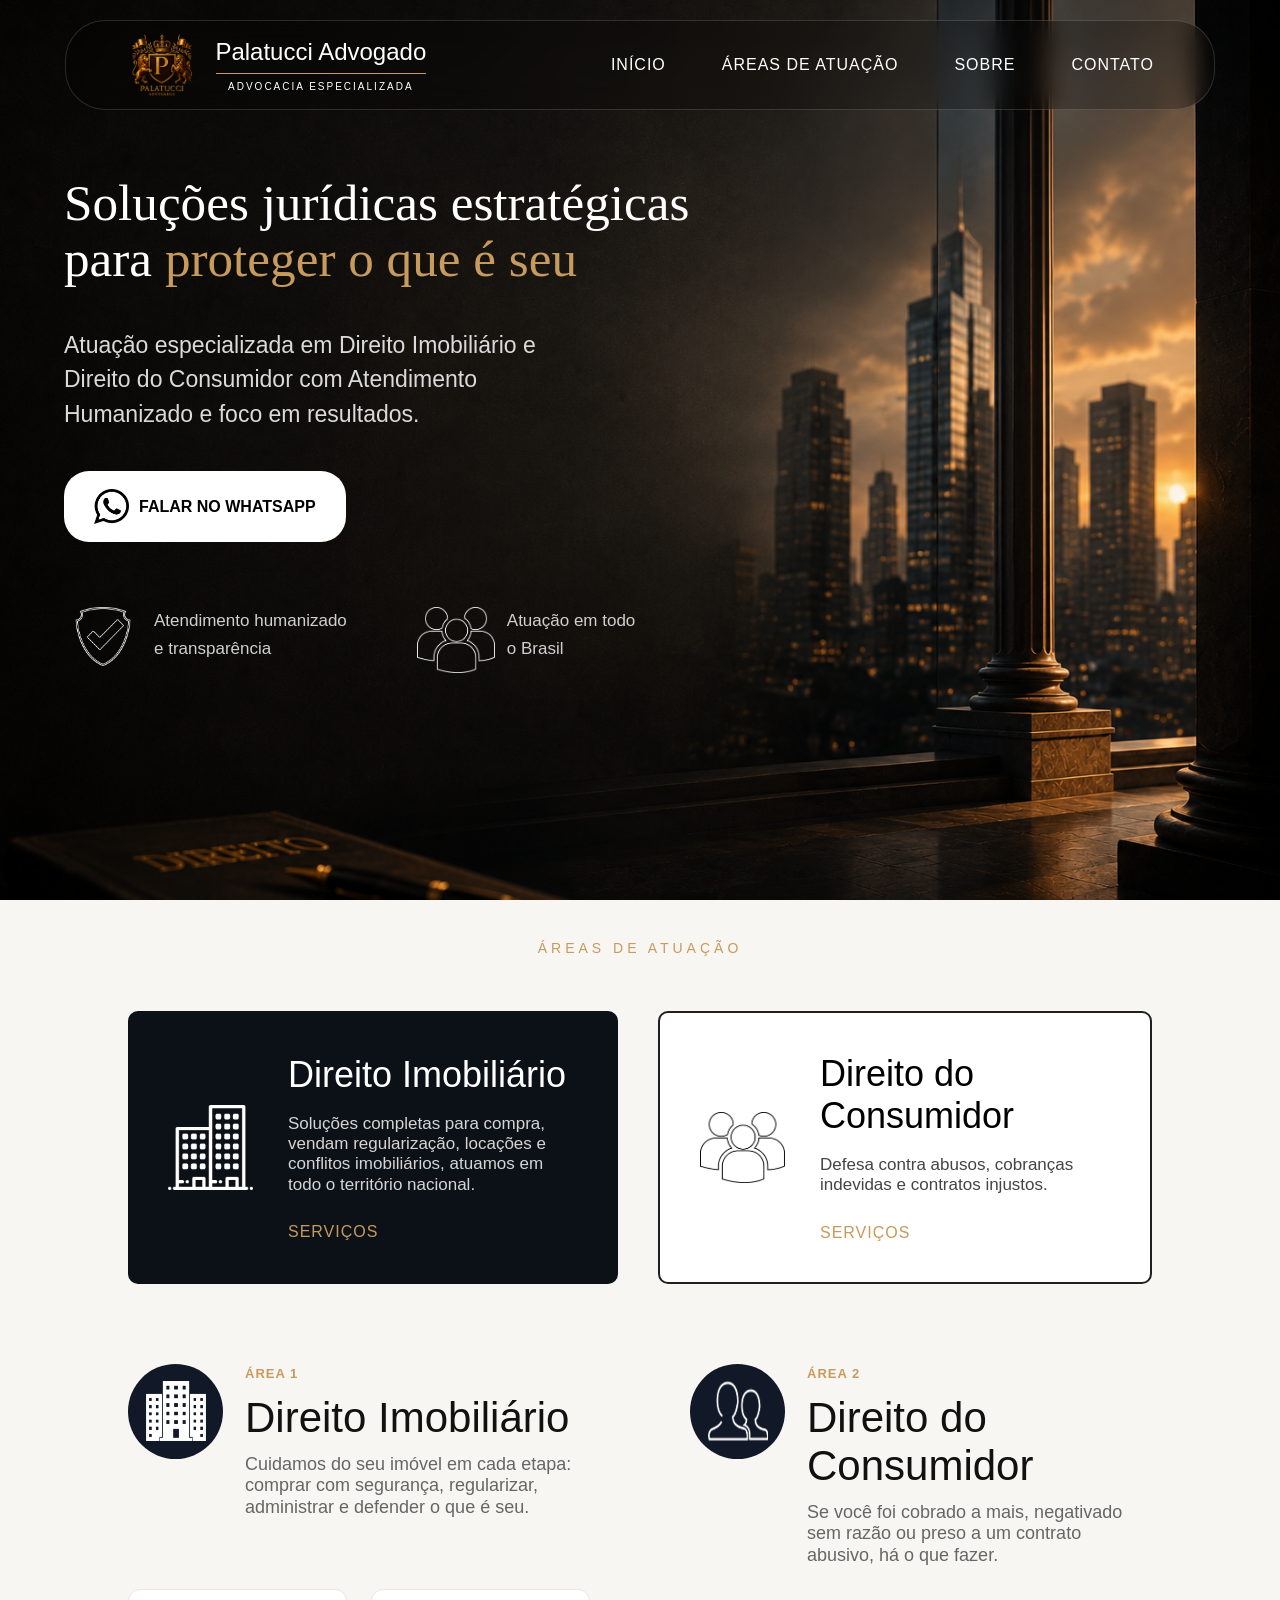
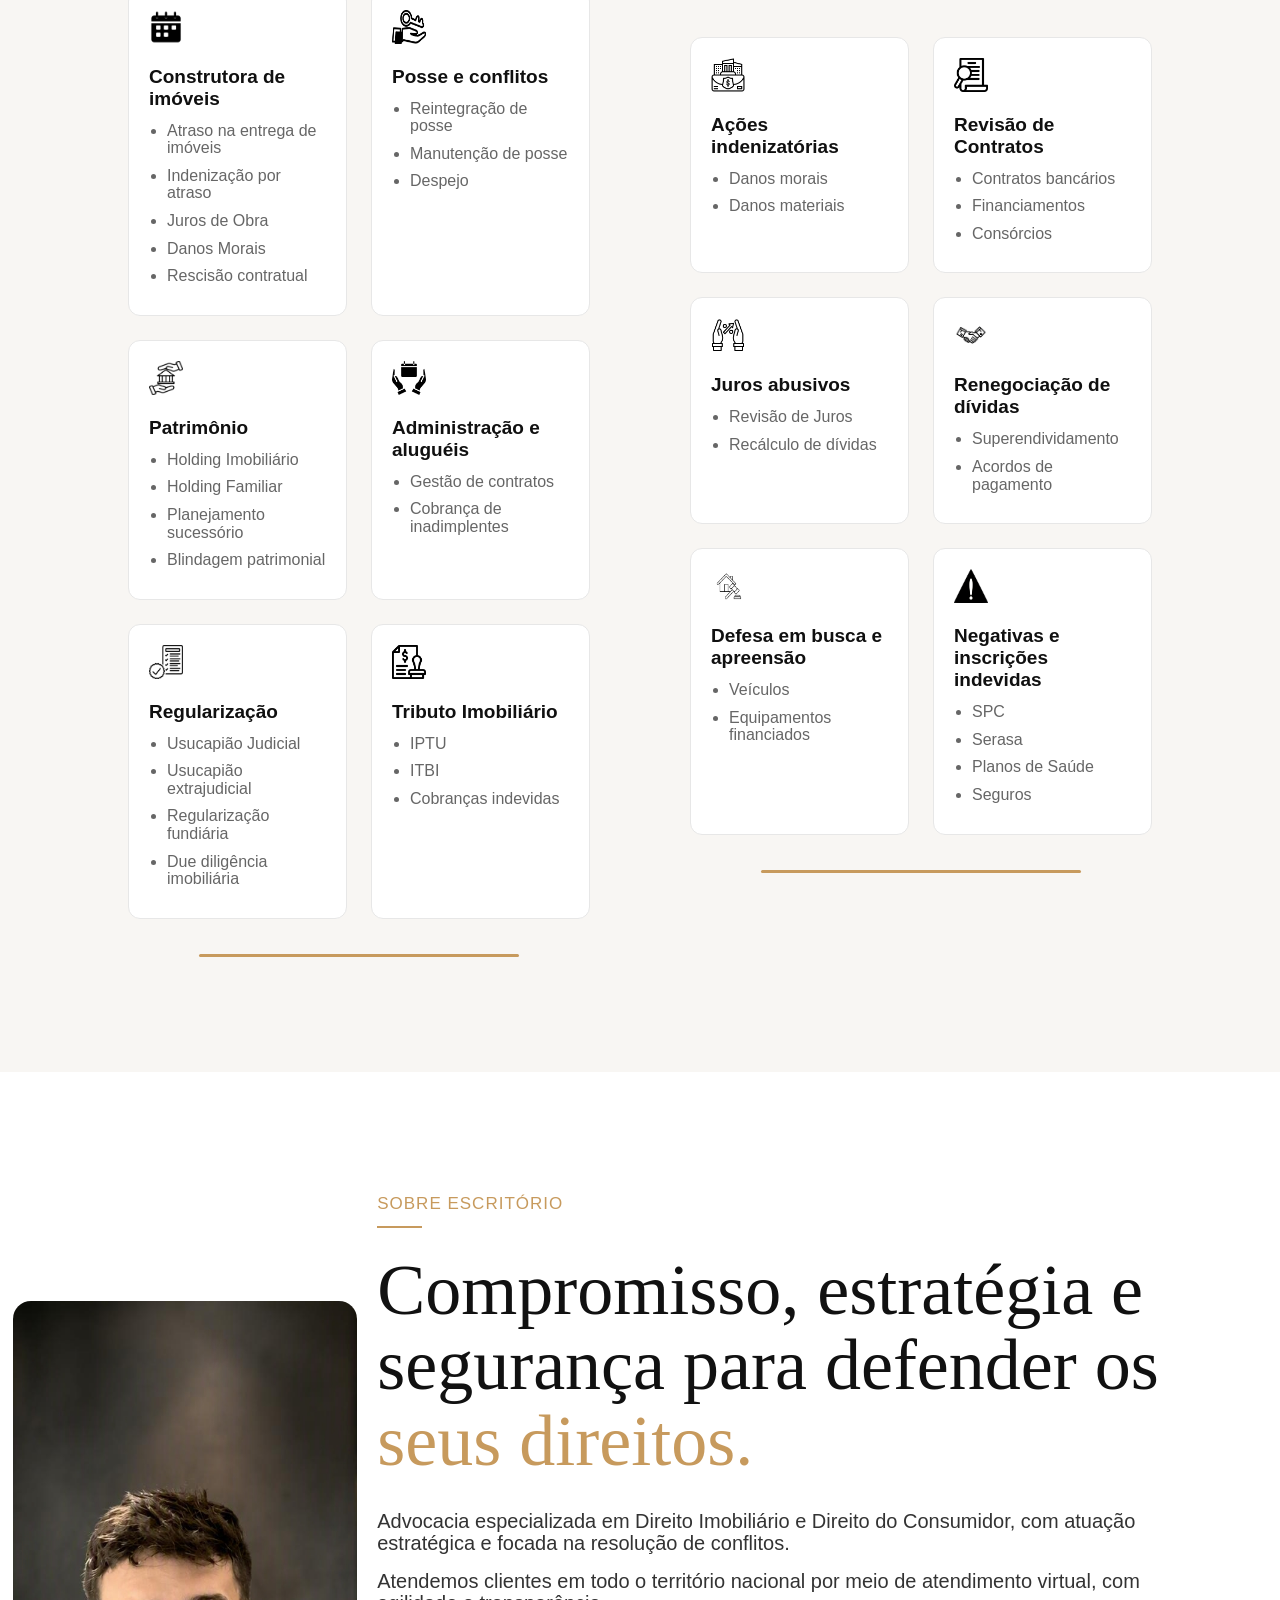
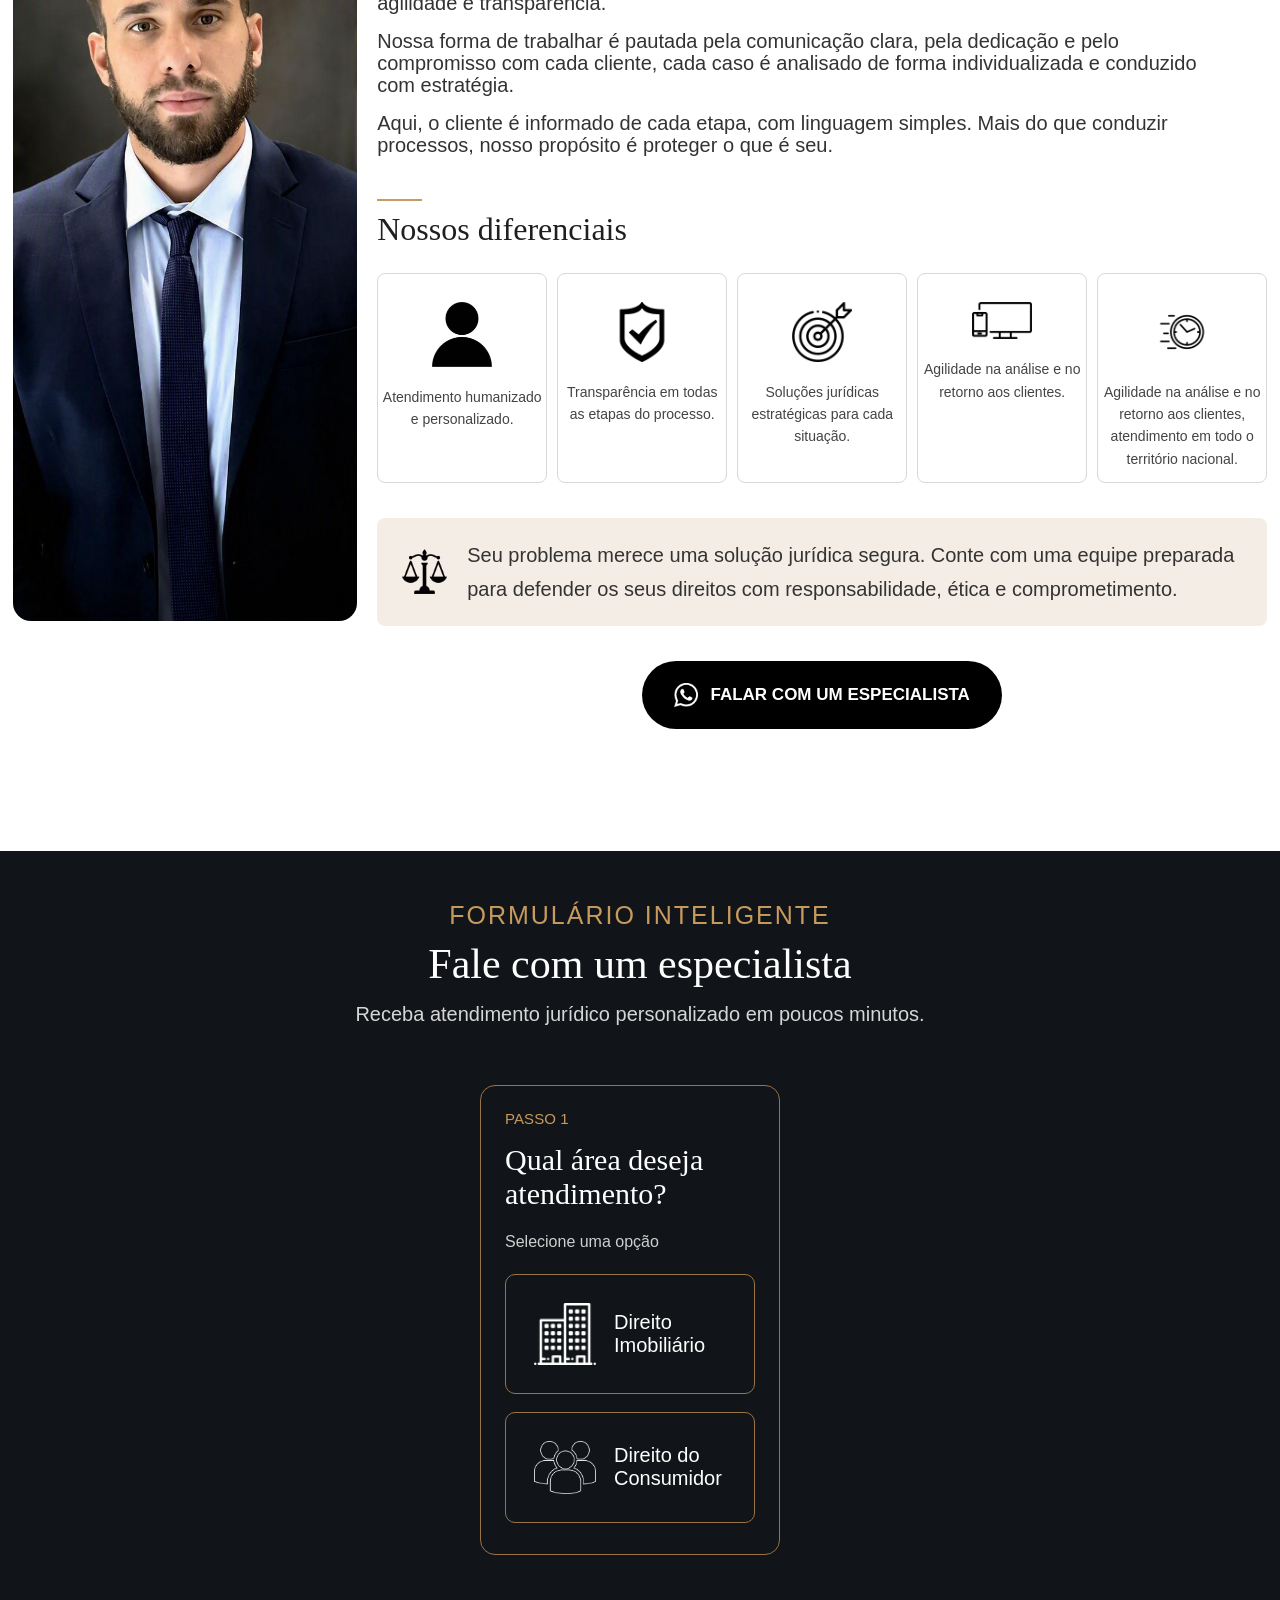
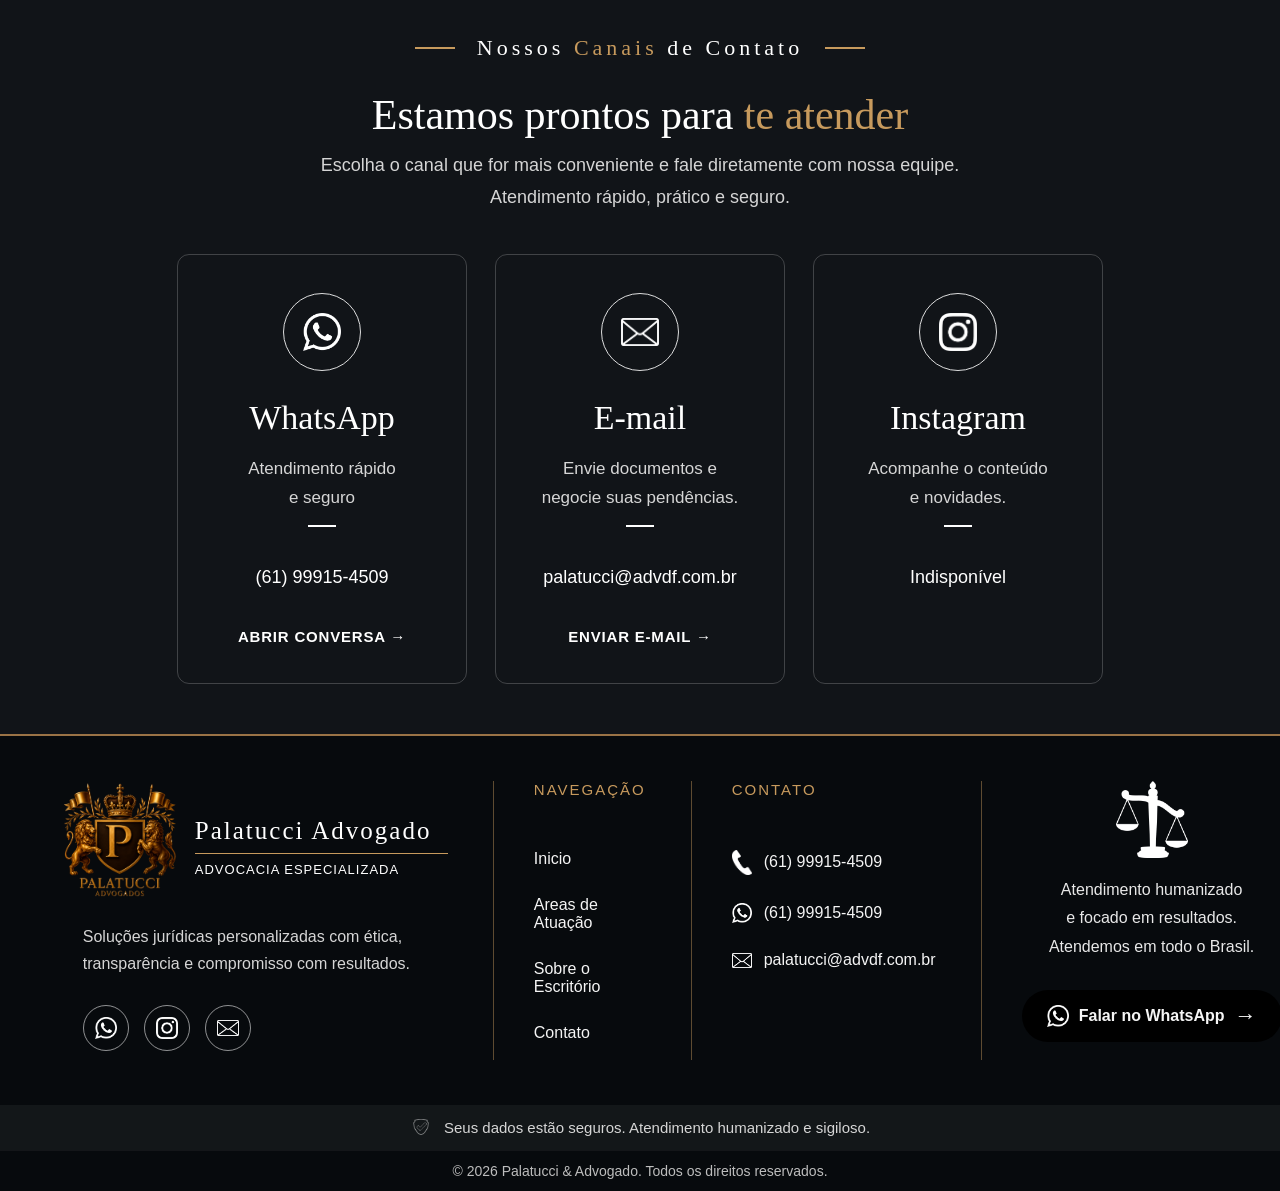
==== index.html @ 309c865c "alterado o nome da main" ====
<!DOCTYPE html>
<html lang="pt-br">
<head>
    <meta charset="UTF-8">
    <meta name="viewport" content="width=device-width, initial-scale=1.0">
    <title>Douglas Palatucci Advogado - Atuamos em todo o Brasil</title>
    <link rel="stylesheet" href="/css/cssmain/menu.css">
    <link rel="stylesheet" href="/css/cssmain/areasAtuacao.css">
    <link rel="stylesheet" href="/css/cssmain/sobre.css">
    <link rel="stylesheet" href="/css/cssmain/formulario.css">
    <link rel="stylesheet" href="/css/cssmain/footer.css">
    
    <!--CSS Mobile-->
    <link rel="stylesheet" href="/css/cssmain/mobile/menuMobile.css">
    <link rel="stylesheet" href="/css/cssmain/mobile/areasAtuacaoMobile.css">
    <link rel="stylesheet" href="/css/cssmain/mobile/sobreMobile.css">
    <link rel="stylesheet" href="/css/cssmain/mobile/formularioMobile.css">
    <link rel="stylesheet" href="/css/cssmain/mobile/footerMobile.css">
</head>
<body>
    <!--Aqui é o começo do site-->
    <div class="inicio">
        <section class="in2" id="in2">
            <header class="header" id="header">
                <div class="logoEscritorio">
                    <img src="/imagens/palatucci.png" alt="Logo Palatucci Advocacia" class="logo">
                    <div class="logo-texto">
                        <h2>Palatucci Advogado</h2>
                        <div class="linha"></div>
                        <p>Advocacia Especializada</p>
                    </div>
                </div>
                
                <nav class="menu"> 
                    <a href="#in2" class="ativo">Início</a> 
                    <a href="#areas">Áreas de Atuação</a>
                    <a href="#sobre">Sobre</a>
                    <a href="#contato">Contato</a>
                </nav>

                <button class="menu-mobile" id="menuMobile">
                    ☰
                </button>
            </header>
        </section>
        
        <div class="conteudo">
            <div class="principal">
                <h1>
                    Soluções jurídicas estratégicas para
                    <span>proteger o que é seu</span>
                </h1>
                <p>
                    Atuação especializada em Direito Imobiliário
                    e Direito do Consumidor com Atendimento
                    Humanizado e foco em resultados.
                </p>
                
                <a href="https://web.whatsapp.com/send?phone=5561999154509" class="botao"> 
                    <img src="/imagens/wpp1.png" alt="whatsapp">
                    FALAR NO WHATSAPP 
                </a>
            </div>
    
            <div class="beneficios">
                <div class="item">
                    <img src="/imagens/brasao.png" alt="confirmacao">
                    <span>
                        Atendimento humanizado <br> 
                        e transparência
                    </span>
                </div>
    
                <div class="item">
                    <img src="/imagens/bonecos.png" alt="bonecos">
                    <span>Atuação em todo <br>
                        o Brasil</span>
                </div>
            </div>
        </div>
    </div>

    <main class="hero">
        <!--Áreas de Atuaçãos-->
        <section class="area" id="areas">
            <span class="subtitulo">ÁREAS DE ATUAÇÃO</span>
            <div class="cards">
                <div class="card-dark">
                    <img src="/imagens/predio1.png" alt="predio1">
                    <div>
                        <h2>Direito Imobiliário</h2>
                        <p>
                            Soluções completas para compra,
                            vendam regularização, locações
                            e conflitos imobiliários, atuamos em todo o território nacional.
                        </p>
                        <span class="serv">SERVIÇOS</span>
                    </div>
                </div>

                <div class="card">
                    <img src="/imagens/bonecos preto.png" alt="">
                    <div>
                        <h2>Direito do Consumidor</h2>
                        <p>Defesa contra abusos, cobranças indevidas e contratos injustos.</p>
                        <span class="serv">SERVIÇOS</span>
                    </div>
                </div>
            </div>

            <div class="conteudoCards">
                <div class="coluna">
                    <div class="cabecalho">
                        <div class="circulo">
                            <img src="/imagens/predios.png" alt="predio">
                        </div>

                        <div>
                            <span>ÁREA 1</span>
                            <h2>Direito Imobiliário</h2>
                            <p>Cuidamos do seu imóvel em cada etapa: comprar com segurança, regularizar, administrar e defender o que é seu.</p>
                        </div>
                    </div>

                    <div class="servicos">
                        <div class="servico">
                            <img src="/imagens/an-iconic-calendar-icon-png.webp" alt="calendario">
                            <h3>Construtora de imóveis</h3>
                            <ul>
                                <li>Atraso na entrega de imóveis</li>
                                <li>Indenização por atraso</li>
                                <li>Juros de Obra</li>
                                <li>Danos Morais</li>
                                <li>Rescisão contratual</li>
                            </ul>
                        </div>
        
                        <div class="servico">
                            <img src="/imagens/0587-k1go.png" alt="posse">
                            <h3>Posse e conflitos</h3>
                            <ul>
                                <li>Reintegração de posse</li>
                                <li>Manutenção de posse</li>
                                <li>Despejo</li>
                            </ul>
                        </div>
        
                        <div class="servico">
                            <img src="/imagens/18591615.png" alt="banco ">
                            <h3>Patrimônio</h3>
                            <ul>
                                <li>Holding Imobiliário</li>
                                <li>Holding Familiar</li>
                                <li>Planejamento sucessório</li>
                                <li>Blindagem patrimonial</li>
                            </ul>
                        </div>
        
                        <div class="servico">
                            <img src="/imagens/1451969.png" alt="adm">
                            <h3>Administração e aluguéis</h3>
                            <ul>
                                <li>Gestão de contratos</li>
                                <li>Cobrança de inadimplentes</li>
                            </ul>
                        </div>
        
                        <div class="servico">
                            <img src="/imagens/15386154-icone-de-linha-para-regulamentacao-vetor.png" alt="regular">
                            <h3>Regularização</h3>
                            <ul>
                                <li>Usucapião Judicial</li>
                                <li>Usucapião extrajudicial</li>
                                <li>Regularização fundiária</li>
                                <li>Due diligência imobiliária</li>
                            </ul>
                        </div>
        
                        <div class="servico">
                            <img src="/imagens/1333283.png" alt="carimbo">
                            <h3>Tributo Imobiliário</h3>
                            <ul>
                                <li>IPTU</li>
                                <li>ITBI</li>
                                <li>Cobranças indevidas</li>
                            </ul>
                        </div>
                    </div>
                </div>



                
                <!--Coluna do Direito Consumidor-->
                <div class="coluna">
                    <div class="cabecalho">
                        <div class="circulo">
                            <img src="/imagens/pessoas.png" alt="pessoa">
                        </div>
                         
                        <div>
                            <span>ÁREA 2</span>
                            <h2>Direito do Consumidor</h2>
                            <p>Se você foi cobrado a mais, negativado sem razão ou preso a um contrato abusivo, há o que fazer.</p>
                        </div>
                    </div>
                    <div class="servicos">
                        <div class="servico">
                            <img src="/imagens/2758446.png" alt="carta">
                            <h3>Ações indenizatórias</h3>
                            <ul>
                                <li>Danos morais</li>
                                <li>Danos materiais</li>
                            </ul>
                        </div>
    
                        <div class="servico">
                            <img src="/imagens/4552675.png" alt="lupa">
                            <h3>Revisão de Contratos</h3>
                            <ul>
                                <li>Contratos bancários</li>
                                <li>Financiamentos</li>
                                <li>Consórcios</li>
                            </ul>
                        </div>
    
                        <div class="servico">
                            <img src="/imagens/2091848.png" alt="juro">
                            <h3>Juros abusivos</h3>
                            <ul>
                                <li>Revisão de Juros</li>
                                <li>Recálculo de dívidas</li>
                            </ul>
                        </div>
    
                        <div class="servico">
                            <img src="/imagens/pngtree-deal-line-icon-png-image_9137826.png" alt="apertomao">
                            <h3>Renegociação de dívidas</h3>
                            <ul>
                                <li>Superendividamento</li>
                                <li>Acordos de pagamento</li>
                            </ul>
                        </div>
    
                        <div class="servico">
                            <img src="/imagens/icon-imobiliario-1-2-29-original.png" alt="casa">
                            <h3>Defesa em busca e apreensão</h3>
                            <ul>
                                <li>Veículos</li>
                                <li>Equipamentos financiados</li>
                            </ul>
                        </div>
    
                        <div class="servico">
                            <img src="/imagens/exclamation-mark-icon-free-png.png" alt="exclamacao">
                            <h3>Negativas e inscrições indevidas</h3>
                            <ul>
                                <li>SPC</li>
                                <li>Serasa</li>
                                <li>Planos de Saúde</li>
                                <li>Seguros</li>
                            </ul>
                        </div>
                    </div>
    
                </div>
            </div>





            
        </section>

        <section class="sobre" id="sobre">
            <div class="sobre-imagem">
                <img src="/imagens/Designer.jfif" alt="">
            </div>

            <div class="sobre-conteudo">
                <span class="subtitulo-sobre">
                    SOBRE ESCRITÓRIO
                </span>

                <div class="linha-sobre"></div>

                <h2>Compromisso, estratégia e segurança para defender os <span>seus direitos.</span></h2>
                
                <p> Advocacia especializada em Direito Imobiliário e Direito do Consumidor, com atuação estratégica e focada na resolução de conflitos.</p>
                
                <p>Atendemos clientes em todo o território nacional por meio de atendimento virtual, com agilidade e transparência.</p>

                <p>Nossa forma de trabalhar é pautada pela comunicação clara, pela dedicação e pelo compromisso com cada cliente, cada caso é analisado de forma individualizada e conduzido com estratégia.</p>

                <p>Aqui, o cliente é informado de cada etapa, com linguagem simples. Mais do que conduzir processos, nosso propósito é proteger o que é seu.</p>
                
                <h3 class="titulos-diferenciais">Nossos diferenciais</h3>
                <div class="diferenciais">
                    <div class="diferencial">
                        <img src="/imagens/pngtree-vector-business-men-icon-png-image_925963.png" alt="">
                        <p>Atendimento humanizado e personalizado.</p>
                    </div>
                    
                    <div class="diferencial">
                        <img src="/imagens/315.png" alt="">
                        <p>Transparência em todas as etapas do processo.</p>
                    </div>
                    
                    <div class="diferencial">
                        <img src="/imagens/1850962.png" alt="">
                        <p>Soluções jurídicas estratégicas para cada situação.</p>
                    </div>
                    
                    <div class="diferencial">
                        <img src="/imagens/communication-tv-and-phone-icon-outline-illustration-vector.png" alt="">
                        <p>Agilidade na análise e no retorno aos clientes.</p>
                    </div>

                    <div class="diferencial">
                        <img src="/imagens/5087296.png" alt="">
                        <p>Agilidade na análise e no retorno aos clientes, atendimento em todo o território nacional.</p>
                    </div>
                </div>
                
                <div class="caixa-final">
                    <img src="/imagens/1430.png" alt="">
                    <p>Seu problema merece uma solução jurídica segura. Conte com uma equipe preparada para defender os seus direitos com responsabilidade, ética e comprometimento.</p>
                </div>
                
                <a href="https://web.whatsapp.com/send?phone=5561999154509" class="botao-sobre"> 
                    <img src="/imagens/whatsapp-logo-png_seeklogo-168310.png" alt="whatsapp">
                    FALAR COM UM ESPECIALISTA 
                </a>
            </div>
        </section>





        <section class="contato" id="contato">
            <span class="subtitulo-contato">FORMULÁRIO INTELIGENTE</span>
            <h2>Fale com um especialista</h2>
            <p class="texto-contato">Receba atendimento jurídico personalizado em poucos minutos.</p>

            <div class="formulario">
                <div class="passo">

                    <!--Aqui é a parte que o cliente escolhe qual é o seu problema-->

                    <span class="numero-passo" id="passo1">PASSO 1</span>
                    <h3>Qual área deseja atendimento?</h3>
                    <p>Selecione uma opção</p>

                    <div class="areas">
                        <div class="opcao-area" id="area-imobiliario" data-area="imobiliario">
                            <img src="/imagens/predio1.png" alt="">
                            <span>Direito Imobiliário</span>
                        </div>


                        <div class="opcao-area" id="area-consumidor" data-area="consumidor">
                            <img src="/imagens/bonecos.png" alt="">
                            <span>Direito do Consumidor</span>
                        </div>
                    </div>
                </div>


                <div class="seta"></div>


                <div class="passo" id="passo2">
                    <span class="numero-passo">PASSO 2 </span>
                    <h3 id="tituloProblema">Qual o problema?</h3>
                    <p>Selecione uma opção</p>

                    <!-- Finalizar com o JavaScript William!!! -->
                    <div id="listaProblemas"></div>
                </div>


                <div class="seta"></div>


                <div class="passo" id="passo3">
                    <span class="numero-passo">PASSO 3</span>
                    <h3>Suas informações</h3>

                    <input type="text" id="nome" placeholder="Nome Completo">

                    <label for="telefone">Celular (WhatsApp)</label>

                    <div class="linha-inputs">
                        <input type="text" id="telefone" placeholder="(61) 99999-9999">
                        <input type="text" id="celular" placeholder="(61) 3123-4567">
                    </div>

                    <label for="descricao">Informe seu problema</label>
                    <textarea id="descricao" placeholder="Descreva seu problema."></textarea>

                    <button id="continuar">Continuar</button>
                </div>


                <div class="passo pronto" id="passo4">
                    <span class="numero-passo">PRONTO!</span>

                    <img src="/imagens/whatsapp-logo-png_seeklogo-168310.png" alt="Whatsapp">
                    <p>Vamos enviar suas informações diretamente para o advogado.</p>

                    <button id="btnEnviar">ENVIAR PARA WHATSAPP</button>
                </div>
            </div>












            <div class="canais">
                <div class="titulo-canais">
                    <div class="linha2"></div>

                    <h3>Nossos <span>Canais</span> de Contato</h3>

                    <div class="linha2"></div>
                </div>

                <h2 class="titulo-atendimento">Estamos prontos para <span>te atender</span></h2>
                
                <p class="texto-canais">Escolha o canal que for mais conveniente e fale diretamente com nossa equipe.
                    <br> Atendimento rápido, prático e seguro.
                </p>

                <div class="cards-contato">
                    <!-- <div class="card-contato">
                        <div class="icone">
                            <img src="/imagens/tell branco.png" alt="telefone">
                        </div>
                        <h3>Telefone</h3>
                        <p>Segunda a Sexta, <br>das 8h às 18h</p>
                        <div class="traco"></div>
                        <span>Indisponível</span>
                    </div> -->

                    <div class="card-contato">
                        <div class="icone">
                            <img src="/imagens/whatsapp-logo-png_seeklogo-168310.png" alt="WhatsApp">
                        </div>
                        <h3>WhatsApp</h3>
                        <p>Atendimento rápido <br>e seguro</p>
                        <div class="traco"></div>
                        <strong>(61) 99915-4509</strong>
                        <a href="https://web.whatsapp.com/send?phone=5561999154509">ABRIR CONVERSA →</a>
                    </div>

                    <div class="card-contato">
                        <div class="icone">
                            <img src="/imagens/email.png" alt="email">
                        </div>
                        <h3>E-mail</h3>
                        <p>Envie documentos e <br>negocie suas pendências.</p>
                        <div class="traco"></div>
                        <strong>palatucci@advdf.com.br</strong>
                        <a href="mailto:palatucci@advdf.com.br">ENVIAR E-MAIL →</a>
                    </div>

                    <div class="card-contato">
                        <div class="icone">
                            <img src="/imagens/Camada 1.png" alt="Instagram">
                        </div>
                        <h3>Instagram</h3>
                        <p>Acompanhe o conteúdo <br>e novidades.</p>
                        <div class="traco"></div>
                        <span>Indisponível</span>
                    </div>
                </div>
            </div>

        </section>
    </main>

    <footer class="footer">
        <div class="footer-container">
            <div class="footer-col">
                <div class="footer-logo-area">
                    <img src="/imagens/palatucci.png" alt="Palatucci Advogado " class="footer-logo">
                    <div class="footer-logo-texto">
                        <h2>Palatucci Advogado</h2>
                        <div class="linha-logo"></div>
                        <span>ADVOCACIA ESPECIALIZADA</span>
                    </div>
                </div>
                <p class="footer-descricao">
                    Soluções jurídicas personalizadas com ética, transparência e compromisso com resultados.
                </p>

                <div class="footer-redes">
                    <a href="https://web.whatsapp.com/send?phone=5561999154509">
                        <img src="/imagens/whatsapp-logo-png_seeklogo-168310.png" alt="">
                    </a>

                    <a href="#">
                        <img src="/imagens/Camada 1.png" alt="">
                    </a>

                    <a href="mailto:palatucci@advdf.com.br">
                        <img src="/imagens/email.png" alt="">
                    </a>
                </div>
            </div>

            <div class="footer-col">
                <h3>NAVEGAÇÃO</h3>
                <ul>
                    <li><a href="#in2">Inicio</a></li>
                    <li><a href="#areas">Areas de Atuação</a></li>
                    <li><a href="#sobre">Sobre o Escritório</a></li>
                    <li><a href="#contato">Contato</a></li>
                </ul>
            </div>

            <div class="footer-col">
                <h3>CONTATO</h3>
                <ul class="lista-contato">
                    <li>
                        <img src="/imagens/tell branco.png" alt="">
                        (61) 99915-4509
                    </li>
                    <li>
                        <img src="/imagens/whatsapp-logo-png_seeklogo-168310.png" alt="">
                        (61) 99915-4509
                    </li>
                    <li>
                        <img src="/imagens/email.png" alt="">
                        palatucci@advdf.com.br
                    </li>
                </ul>
            </div>

            <div class="footer-col footer-direita">
                <img src="/imagens/balanca.png" alt="" class="icone-balanca">
                <p>Atendimento humanizado<br> e focado em resultados. <br> Atendemos em todo o Brasil.</p>
                <a href="https://web.whatsapp.com/send?phone=5561999154509"
                    class="botao-footer">
                    <img src="/imagens/whatsapp-logo-png_seeklogo-168310.png" alt=""> Falar no WhatsApp
                    <span>→</span>
                </a>
            </div>
        </div>

            <div class="footer-info">
                <img src="/imagens/brasao.png" alt="seguranca">
                <p>Seus dados estão seguros. Atendimento humanizado e sigiloso.</p>
            </div>

            <div class="footer-copy">
                © 2026 Palatucci & Advogado. Todos os direitos reservados.
            </div>
    </footer> <!--Aqui vai ser o final da pagina-->
    <script src="/javaScript/script.js"></script>
    </body>
</html>
---- css/cssmain/menu.css ----
*{
    margin: 0;
    padding: 0;
    box-sizing: border-box;
    /* height: 100%; */
}

html{
    scroll-behavior: smooth;
}

body{
    font-family: Arial, Helvetica, sans-serif;
    color: white;
    background-position: center;
    background-repeat: no-repeat;
    overflow-x: hidden;
    
}

/*Header da Pagina*/

.inicio{
    min-height: 100vh;
    display: flex;
    flex-direction: column;
    background-image: url("../../imagens/lab.png");
    background-size: cover;
    background-position: center;
    background-repeat: no-repeat;
}

.header{
    max-width: 1150px;
    width: 10 0%;
    height: 90px;
    margin: 0 auto;
    display: flex;
    justify-content: space-between;
    align-items: center;
    padding: 0 60px;
    border: 1px solid rgba(255, 255, 255, .15);
    border-radius: 40px;
    backdrop-filter: blur(12px);
    background: rgba(0, 0, 0, .20);
    margin-top: 20px;
    transition: all .35s ease;
    position: relative;
    z-index: 1000;
}

.header.fixo{
    position: fixed;
    top: 10px;
    left: 60%;
    transform: translateY(-50%);
    width: fit-content;
    height: 58px;
    padding: 0 35px;
    background: rgba(15, 15, 15, .85);
    backdrop-filter: blur(18px);
    border: 1px solid rgba(255, 255, 255, .08);
    box-shadow: 0 12px 30px rgba(0, 0, 0, .35);
    z-index: 9999;
}

header.fixo .logoEscritorio{
    opacity: 0;
    width: 0;
    overflow: hidden;
    pointer-events: none;
    transition: all .35s ease;
    transform: scale(8);
}

.header.fixo .menu{
    width: 100%;
    justify-content: center;
}

.logoEscritorio{
    display: flex;
    align-items: center;
    gap: 18px;
}

.logo{
    height: 65px;
}

.logo-texto{
    display: flex;
    flex-direction: column;
    align-items: center;
}

.linha{
    width: 210px;
    height: 1px;
    background-color: #C79A5D;
    margin: 7px 0;
}

.menu a{
    color: #FFFFFF;
    text-decoration: none;
    color: white;
    font-size: 16px;
    font-weight: 500;
    letter-spacing: 1px;
    text-transform: uppercase;
    transition: .3s;
}

.ativo{
    color: #C79A5D;
}

.logo-texto h2{
    font-size: 24px;
    font-weight: 500;
}

.logo-texto p{
    font-size: 10px;
    color: #ffffff;
    text-transform: uppercase;
    letter-spacing: 2px;
}

.menu a:hover{
    color: #C79A5D;
}




/*Main da Pagina*/
.hero{
    width: 100%;
}


.conteudo{
    max-width: 820px;
    padding:65px 5%;
    
}

.principal h1{
    font-family: Georgia, serif;
    font-size: clamp(42px, 4vw, 64px);
    font-weight: 400;
    line-height: 1.10;
}

.principal span{
    color: #C79A5D;
}

.principal p{
    margin-top: 40px;
    line-height: 1.5;
    color: #DADADA;
    max-width: 480px;
    font-size: clamp(18px, 2vw, 23px);
}

.botao{
    display: inline-flex;
    align-items: center;
    gap: 10px;
    margin-top: 40px;
    background: white;
    color: black;
    text-decoration: none;
    padding:18px 30px;
    border-radius: 25px;
    font-weight: bold;
    transition: .3s;
}

.botao:hover{
    transform: translateY(-2px);
}

.botao img{
    width: 35px;
}

.beneficios{
    display: flex;
    gap: 70px;
    margin-top: 65px;
}

.item{
    display: flex;
    align-items: flex-start;
    gap: 12px;
}

.item img{
    width: 78px;
}

.item span{
    font-size: 17px;
    line-height: 1.6;
    color: #D0D0D0;
}

.menu{
    display: flex;
    align-items: center;
    gap: 56px;
}

.menu-mobile{
    display: none;
}
---- css/cssmain/areasAtuacao.css ----
*{
    margin: 0;
    padding: 0;
    box-sizing: border-box;
    
}
.area{
    min-height: auto;
    padding: 40px 10%;
    background: #F8F6F3;
}

.subtitulo{
    display: block;
    text-align: center;
    color: #C79A5D;
    font-size: 14px;
    letter-spacing: 4px;
    margin-bottom: 55px;
    font-weight: 500;
}



.cards{
    display: flex;
    justify-content: center;
    gap: 40px;
    margin-bottom: 70px;
    max-width: 1300px;
    margin: 0 auto 70px;
}

.card-dark, .card{
    width: 620px;
    min-height: 200px;
    border-radius: 10px;
    padding: 40px;
    display: flex;
    align-items: center;
    gap: 35px;
    transition: .35s;
    flex: 1;
    
}

.card-dark{
    background-color: #0c1118;
    color: #FFF;
}

.card{
    background: #FFF;
    border: 2px solid #202020;
}
.card h2{
    color: black;
}

.card-dark:hover, .card:hover{
    transform: translateY(-6px);
    box-shadow: 0 20px 35px rgba(0, 0, 0, .12);
}

.card-dark img, .card img{
    width: 85px;
    height: 85px;
    object-fit: contain;
}

.card-dark h2, .card h2{
    font-size: 36px;
    font-weight: 500;
    margin-bottom: 18px;
}

.card-dark p, .card p{
    line-height: 1.2;
    font-size: 17px;
    max-width: 330px;
}

.card-dark p{
    color: #D5D5D5;
}
.card p{
    color: #444;
}

.serv{
    display: inline-block;
    margin-top: 28px;
    color: #C79A5D;
    letter-spacing: 1px;
    font-weight: 500;
    cursor: pointer;
    transition: .3s;
}

.serv:hover{
    color: #9F743E;
}

.conteudoCards{
    display: flex;
    justify-content: center;
    gap: 100px;
    margin-top: 20px;
    align-items: flex-start;
    max-width: 1400px;
    margin: 80px auto 0;
}

.coluna{
    flex: 1;
    width: 100%;
    position: relative;
    padding-bottom: 40px;
}

.cabecalho{
    display: flex;
    align-items: flex-start;
    gap: 22px;
    margin-bottom: 35px;
    min-height: 140px;
}

/* .cabecalho span{
    color: #C79A5D;
    font-size: 13px;
    letter-spacing: 2px;
    font-weight: 600;
} */

/* .cabecalho h2{
    margin-top: 8px;
    margin-bottom: 18px;
    font-size: 40px;
    font-weight: 500;
    color: #101010;
} */

.circulo{
    width: 95px;
    height: 95px;
    border-radius: 50%;
    background: #111827;
    display: flex;
    justify-content: center;
    align-items: center;
    flex-shrink: 0;
}

.circulo img{
    width: 60px;
    height: 60px;
}

.coluna span{
    color: #C79A5D;
    font-size: 13px;
    font-weight: 600;
    letter-spacing: 1px;
}

.coluna h2{
    margin: 12px 0;
    font-size: 42px;
    font-weight: 500;
    color: #111;
}

.coluna p{
    color: #666;
    line-height: 1.2;
    font-size: 18px;
    margin-bottom: 35px;
    max-width: 390px;
}

.coluna::after{
    content: "";
    display: block;
    width: 320px;
    height: 3px;
    background: #C79A5D;
    margin: 35px 0;
    position: relative;
    left: 50%;
    transform: translateX(-50%);
    bottom: 0;
    border-radius: 20px;

}

.servicos{
    display: grid;
    grid-template-columns: repeat(2, 1fr);
    gap: 24px;
    margin-top: 35px;
}

.servico{
    background: #FFF; 
    border: 1px solid #E7E7E7;
    border-radius: 12px;
    padding: 20px;
    transition: .35s;
    min-height: 185px;
}

.servico:hover{
    transform: translateY(-6px);
    box-shadow: 0 12px 30px rgba(0, 0, 0, .08);

}
.servico img{
    width: 34px;
    height: 34px;
    margin-bottom: 18px;
}

.servico h3{
    font-size: 19px;
    margin-bottom: 12px;
    color: #101010;
}

.servico ul{
    padding-left: 18px;
}

.servico li{
    color: #666;
    margin-bottom: 10px;
    line-height: 1.1;
}

/* @media(max-width: 1100px){
    .colunas{
        flex-direction: column;
    }
    .servicos{
        grid-template-columns: 1fr;
        flex-direction: column;
    }
} */
---- css/cssmain/sobre.css ----
*{
    margin: 0;
    padding: 0;
    box-sizing: border-box;
}

.sobre{
    width: 100%;
    max-width:1700px;
    margin:120px auto;
    padding:2px 1%;
    display:flex;
    justify-content:space-between;
    align-items:center;
    gap:20px;
}

.sobre-imagem{
    flex:100vh;
}

.sobre-imagem img{
    width:100%;
    max-width:620px;
    height: 920px;
    object-fit: cover;
    border-radius:18px;
    display:block;

}

.sobre-conteudo{
    flex:0 0 58%;
}

.subtitulo-sobre{
    color:#C79A5D;
    font-size:17px;
    letter-spacing:1px;
    text-transform:uppercase;
}

.linha-sobre{
    width:45px;
    height:2px;
    background:#C79A5D;
    margin:12px 0 25px;
}

.sobre-conteudo h2{
    font-family:Georgia, serif;
    font-size:72px;
    font-weight:400;
    line-height:1.05;
    color:#111;
    margin-bottom:30px;
    max-width: 900px;
}

.sobre-conteudo h2 span{
    color:#C79A5D;
}

.sobre-conteudo p{
    font-size:20px;
    line-height:1.1;
    color:#333;
    margin-bottom:16px;
    max-width:820px;
}

/* @media(max-width:1000px){
    .sobre{
        flex-direction:column;
        text-align:center;
    }

    .linha-sobre{
        margin:15px auto 30px;
    }

    .sobre-conteudo h2{
        font-size:42px;
    }

    .sobre-conteudo p{
        max-width:100%;
    }

} */

.titulos-diferenciais{
    margin-top: 55px;
    margin-bottom: 25px;
    font-size: 32px;
    font-family: georgia, serif;
    font-weight: 400;
    color: #1f1f1f;
    position: relative;
}

.titulos-diferenciais::before{
    content:"";
    position: absolute;
    width: 45px;
    height: 2px;
    background: #C79A5D;
    top: -12px;
}

.diferenciais{
    display: flex;
    grid-template-columns: repeat(5,1fr);
    gap: 10px;
    margin-bottom: 35px;

}

.diferencial{
    border: 1px solid #d8d8d8;
    border-radius: 8px;
    padding: 28px 2px;
    text-align: center;
    transition: .3s;
    background: #fff;
    width: 170px;
    height: 210px;

}

.diferencial:hover{
    transform: translateY(-5px);
    box-shadow: 0 10px 25px rgba(0, 0, 0, .08);
}

.diferencial img{
    width: 60px;
    margin-bottom: 15px;
}

.diferencial p{
    font-size: 14px;
    color: #444;
    line-height: 1.6;
}

.caixa-final{
    background: #f4ede5;
    border-radius: 8px;
    padding: 20px 25px;
    display: flex;
    align-items: center;
    gap: 20px;
    margin-top: 10px;
}

.caixa-final img{
    width: 45px;
}

.caixa-final p{
    margin: 0;
    color: #333;
    line-height: 1.7;
}

.botao-sobre{
    margin: 35px auto 0;
    width: 360px;
    height: 68px;
    border-radius: 40px;
    background: #000;
    color: #fff;
    text-decoration: none;
    display: flex;
    justify-content: center;
    align-items: center;
    gap: 12px;
    font-weight: bold;
    transition: .3s;
    font-size: 17px;
}

.botao-sobre img{
    width: 24px;
}

.botao-sobre:hover{
    background: #C79A5D;
}

/* @media(max-width:1100px){

    .sobre{

        grid-template-columns:1fr;

    }

    .diferenciais{

        grid-template-columns:repeat(2,1fr);

    }

}

@media(max-width:650px){

    .diferenciais{

        grid-template-columns:1fr;

    }

    .caixa-final{

        flex-direction:column;
        text-align:center;

    }

} */
---- css/cssmain/formulario.css ----
*{
    margin: 0;
    padding: 0;
    box-sizing: border-box;
}

.contato{
    background: #111418;
    padding: 50px 0%;
    color: #FFF;
}

.subtitulo-contato{
    display: block;
    text-align: center;
    color: #C79A5D;
    text-transform: uppercase;
    letter-spacing: 2px;
    font-size: 25px;
    margin-bottom: 10px;
}

.contato h2{
    text-align: center;
    font-family: Georgia, serif;
    font-size: 42px;
    font-weight: 400;
    margin-bottom: 10px;
}

.texto-contato{
    text-align: center;
    color: #d6d6d6;
    margin-bottom: 55px;
    line-height: 1.6;
    font-size: 20px;
}

.formulario{
    display: flex;
    justify-content: center;
    align-items: flex-start;
    gap: 10px;
}

.passo{
    width: 300px;
    min-height: 470px;
    height: 420px;
    border: 1px solid #9a7346;
    border-radius: 15px;
    padding: 24px;
    display: flex;
    flex-direction: column;
}

.numero-passo{
    color: #C79A5D;
    font-size: 15px;
    margin-bottom: 12px;
    text-transform: uppercase;
    letter-spacing: .1px;
}

.passo h3{
    font-size: 30px;
    font-weight: 400;
    margin-bottom: 18px;
    margin-top: 4px;
    color: #fff;
    font-family:Georgia,serif;
}

.passo-formulario input:first-of-type{
    margin-bottom:18px;
}

.passo:nth-child(5){

    width:360px;

}
.passo label{
    display: flex;
    margin-bottom: 18px;
    color: #fff;
    font-size: 13px;
}

.passo-formulario label{
    display: block;
    margin-top: 10px;
    margin-bottom: 8px;
    font-size: 14px;
    color: #fff;
    width: 100%;
    margin: 12px 0 8px;
}



.passo p{
    color: #cfcfcf;
    line-height: 1.6;
    margin-bottom: 20px;
}

/* .seta{
    width: 42px;
    height: 42px;
    border-radius: 50%;
    background: #C79A5D;
    display: flex;
    justify-content: center;
    align-items: center;
    font-size: 22px;
    color: #FFF;
    margin-top: 170px;
} */

.areas{
    display: flex;
    flex-direction: column;
    gap: 18px;
}

.opcao-area{
    display: flex;
    align-items: center;
    gap: 18px;
    border: 1px solid #9a7346;
    border-radius: 10px;
    padding: 28px;
    cursor: pointer;
    transition: .35s;
}

.opcao-area:hover{
    background: #1a2026;
    transform: translateY(-4px);
}

.opcao-area img{
    width: 62px;
}

.opcao-area span{
    color: #fff;
    font-size: 20px;
    display: flex;
}

#listaProblemas{
    display: flex;
    flex-direction: column;
    gap: 18px;
    margin-top: 20px;
}

#listaProblemas label{
    display: flex;
    align-items: center;
    gap: 12px;
    cursor: pointer;
    color: #efefef;
    font-size: 15px;
    line-height: 1;
    margin: 0;
}

#listaProblemas input{
    width: 18px;
    height: 18px;
    margin: 0;
    flex-shrink: 0;
}

.passo textarea{
    width: 100%;
    height: 126px;
    border: none;
    border-radius: 6px;
    resize: none;
    padding: 14px;
    font-size: 15px;
    font-family: inherit;
    flex: 1;
    min-height: 150px;
}

.passo textarea::placeholder{
    color: #BDBDBD;
}

.passo input{
    width: 100%;
    height: 42px;
    border: none;
    border-radius: 6px;
    padding: 0 14px;
    margin-bottom: 12px;
    background: #FFF;
    font-size: 15px;
}

.passo input::placeholder{
    color: #BDBDBD;
}


.linha-inputs{
    display: flex;
    gap: 10px;
}

.linha-inputs input{
    flex: 1;
    margin-bottom: 14px;
}

.pronto{
    display: flex;
    align-items: center;
    justify-content: center;
    text-align: center;
}

.pronto img{
    width: 95px;
    margin: 25px 0;
}

.pronto p{
    max-width: 200px;
    line-height: 1.8;
}

.pronto button{
    margin-top: auto;
    width: 100%;
    height: 50px;
    border: none;
    border-radius: 30px;
    background: #000;
    color: #fff;
    font-weight: bold;
    cursor: pointer;
    transition: .3s;
}

.pronto button:hover{
    background: #C79A5D;
}

.canais{
    margin-top: 80px;
    width: 100%;
}


.titulo-canais{
    display: flex;
    justify-content: center;
    align-items: center;
    gap: 22px;
    margin-bottom: 30px;
    letter-spacing: 4px;
}

.titulo-canais h3{
    font-family: Georgia, serif;
    font-size: 22px;
    font-weight: 400;
    color: #FFF;
    white-space: nowrap;
}

.titulo-canais h3 span{
    color: #C79A5D;
}

.linha2{
    width: 40px;
    height: 2px;
    background: #C79A5D;
}

.titulo-atendimento{
    text-align: center;
    font-family: Georgia, serif;
    font-size: 62px;
    font-weight: 400;
    color: #FFF;
    line-height: 1.15;
    margin-bottom: 25px;
}

.titulo-atendimento span{
    color: #C79A5D;
}

.texto-canais{
    max-width: 760px;
    margin: 0 auto 40px;
    text-align: center;
    color: #D5D5D5;
    font-size: 18px;
    line-height: 1.8;
}

.cards-contato{
    display: flex;
    justify-content: center;
    gap: 28px;
    flex-wrap: wrap;
}

.card-contato{
    width: 290px;
    min-height: 380px;
    border: 1px solid rgba(255,255,255,.20);
    border-radius: 12px;
    padding: 38px 28px;
    display: flex;
    flex-direction: column;
    align-items: center;
    text-align: center;
    transition: .35s;
}

.card-contato:hover{
    transform: translateY(-8px);
    border-color: #C79A5D;
    box-shadow: 0 18px 35px rgba(0,0,0,.18);
}

.card-contato img{
    width: 38px;
    height: 38px;
    object-fit: contain;
    margin-bottom: 30px;
    margin: 0;
}

.card-contato .icone{
    width: 78px;
    height: 78px;
    border: 1px solid rgba(255,255,255,.85);
    border-radius: 50%;
    display: flex;
    justify-content: center;
    align-items: center;
    margin-bottom: 28px;
    transition: .35s;
}




.card-contato h3{
    font-family: Georgia, serif;
    font-size: 34px;
    font-weight: 400;
    color: #FFF;
    margin-bottom: 18px;
}

.card-contato p{
    color: #D6D6D6;
    font-size: 17px;
    line-height: 1.7;
    min-height: 70px;
}

.traco{
    width: 28px;
    height: 2px;
    background: #FFF;
    margin: 0px auto;
}

.card-contato strong,
.card-contato span{
    font-size: 18px;
    font-weight: 500;
    color: #FFF;
    margin: 40px;
}

.card-contato a{
    margin-top: auto;
    color: #FFF;
    text-decoration: none;
    font-size: 15px;
    font-weight: bold;
    letter-spacing: .8px;
    transition: .3s;
}

.card-contato a:hover{
    color: #C79A5D;
}

.opcao-area.ativa{
    background: rgba(199, 154, 93, .12);
    border: 2px solid #C79A5D;
    transform: translateY(-4px);
    box-shadow: 0 12px 25px rgba(199, 154, 93, .18);
}

.opcao-area.ativa img{
    transform: scale(1.08);
}

.opcao-area.ativa span{
    color: #fff;
}

.opcao-area img{
    transition: .3s;
}

.opcao-area{
    transition: .3s;
}

#continuar{
    margin-top: 10px;
    height: 0px;
    border: none;
    border-radius: 30px;
    color: #FFF;
    font-size: 16px;
    font-weight: bold;
    cursor: pointer;
    transition: .3s;
    background: #444;
    cursor: not-allowed;
    opacity: .3s;
}

#continuar.ativo{
    background: C79A5D;
    cursor: pointer;
    opacity: 1;
}

#continuar:hover{
    background: #b88748;
    transform: translateY(-2px);
}
---- css/cssmain/footer.css ----
*{
    margin: 0;
    padding: 0;
    box-sizing: border-box;
}

.footer{
    background: #070A0D;
    border-top: 2px solid #9a7346;
}

.footer-logo-area{
    display: flex;
    align-items: center;
    gap: 10px;
    /* margin-bottom: 5px; */
}

.footer-container{
    max-width: 1400px;
    margin: 0 auto;
    padding: 45px 1%;
    display: grid;
    grid-template-columns: 1.5fr 1fr 1fr 1fr;
    gap: 45px;
}

.footer-col{
    display: flex;
    flex-direction: column;
    padding-left: 40px;
}

.footer-col:not(:first-child){
    border-left: 1px solid rgba(199, 154, 93, .45);
}

.footer-logo{
    width: 132px;
    margin-bottom: 12px;
    flex-shrink:0;
}

.footer-logo-texto{
    flex:1;
}

.footer-logo-texto h2{
    font-size:25px;
    color:#FFF;
    font-family:Georgia, serif;
    font-weight:400;
    margin-bottom:8px;
    letter-spacing: 2px;
}

.linha-logo{
    width:253px;
    height:1px;
    background:#C79A5D;
    margin-bottom:8px;
}

.footer-logo-texto span{
    display:block;
    color:#FFF;
    letter-spacing:1px;
    font-size:13px;
    text-transform:uppercase;
}

.footer-descricao{
    color: #d6d6d6;
    font-size: 16px;
    line-height: 1.7;
    max-width: 420px;
    margin-bottom: 28px;
    margin-top: 10px;
    margin-left: 30px;
}

.footer-redes{
    display: flex;
    gap: 15px;
    margin-left: 30px;
}

.footer-redes a{
    width: 46px;
    height: 46px;
    border: 1px solid rgba(255, 255, 255, .55);
    border-radius: 50%;
    display: flex;
    justify-content: center;
    align-items: center;
    transition: .35s;
}

.footer-redes a:hover{
    border-color: #c79a5d;
    transform: translateY(-4px);
}

.footer-redes img{
    width: 22px;
    height: 22px;
    object-fit: contain;
}

.footer-col h3{
    color: #c79a5d;
    font-size: 15px;
    font-weight: 500;
    letter-spacing: 2px;
    margin-bottom: 24px;
}

.footer-col ul{
    list-style: none;
    display: flex;
    flex-direction: column;
    gap: 10px;
    margin-top: 28px;
    padding: 0;
}

.footer-col li{
    margin-bottom: 18px;
}

.footer-col a{
    color: #F5F5F5;
    text-decoration: none;
    transition: .3s;
}

.footer-col a:hover{
    color: #C79A5D;
}

.lista-contato li{
    display: flex;
    align-items: center;
    gap: 12px;
    color: #F5F5F5;
}

.lista-contato img{
    width: 20px;
}

.footer-direita{
    align-items: center;
    text-align: center;
}

.icone-balanca{
    width: 72px;
    margin-bottom: 18px;
}

.footer-direita p{
    color: #E8E8E8;
    line-height: 1.8;
    margin-bottom: 28px;
}

.botao-footer{
    display: flex;
    align-items: center;
    justify-content: center;
    gap: 10px;
    width: 260px;
    height: 52px;
    background: #000;
    color: #FFF;
    text-decoration: none;
    border-radius: 30px;
    font-weight: bold;
    transition: .35s;
}

.botao-footer:hover{
    background: #C79A5D;
}

.botao-footer img{
    width: 22px;
}

.botao-footer span{
    font-size: 22px;
}

.footer-info{
    background: #131719;
    display: flex;
    justify-content: center;
    align-items: center;
    gap: 12px;
    padding: 14px 20px;
}

.footer-info img{
    width: 22px;
}

.footer-info p{
    color: #D6D6D6;
    font-size: 15px;
}

.footer-copy{
    text-align: center;
    padding: 12px;
    color: #BDBDBD;
    font-size: 14px;
    border-top: 1px solid rgba(255,255,255,.05);
}
---- css/cssmain/mobile/menuMobile.css ----
@media (max-width: 769px){

    .header{
        display: flex;
        justify-content: space-between;
        align-items: center;
        width: 100%;
        height: 70px;
        padding: 0 16px;
        margin-top: 0;
        border-radius: 0;
        background: #111;
        border: none;
    }

    .logoEscritorio{
        display: flex;
        align-items: center;
        gap: 10px;
        flex: 1;
    }

    .logo{
        height: 38px;
    }

    .logo-texto h2{
        font-size: 18px;
        font-weight: 600;
    }

    .logo-texto p{
        font-size: 8px;
        letter-spacing: 2px;
    }

    .linha{
        width: 150px;
        margin: 4px 0;
    }

    .menu-mobile{
        display: flex;
        justify-content: center;
        align-items: center;
        width: 42px;
        height: 42px;
        background: transparent;
        border: none;
        color: white;
        font-size: 30px;
        cursor: pointer;
        flex-shrink: 0;
    }
    .menu{
        position: absolute;
        top: 70px;
        left: 0;
        width: 100%;
        background: #111;
        display: flex;
        flex-direction: column;
        align-items: center;
        gap: 20px;
        padding: 0;
        max-height: 0;
        overflow: hidden;
        opacity: 0;
        transition: all .35s ease;
    }

    .menu.ativo{
        max-height: 300px;
        opacity: 1;
        padding: 25px 0;
    }

    .conteudo{
        max-width: 100%;
        padding: 40px 20px;
        text-align: left;
    }

    .principal h1{
        font-size: 34px;
        line-height: 1.2;
    }

    .principal p{
        max-width: 100%;
        margin: 25px auto;
        font-size: 19px;
        line-height: 1.6;
    }

    .botao{
        display: inline-flex;
        justify-content: center;
        align-items: center;
        width: 100%;
        max-width: 300px;
        margin: 35px auto 0;
        padding: 20px 20px;
        font-size: 16px;
    }

    .botao img{
        width: 28px;
    }

    .beneficios{
        display: flex;
        flex-direction: column;
        gap: 55px;
        margin-top: 45px;

    }

    .item{
        display: flex;
        align-items: center;
        gap: 15px;
        width: 100%;
        max-width: 320px;
        text-align: left;
    }

    .item img{
        width: 55px;
    }

    .item span{
        font-size: 16px;
        line-height: 1.5;
    }

}
---- css/cssmain/mobile/areasAtuacaoMobile.css ----
@media(max-width:768px){
    *{
        box-sizing: border-box;
    }

    .area{
        max-width: 1200px;
        margin: 0 auto;
    }

    .cards{
        flex-direction: column;
        align-items: center;
    }
    .card-dark, .card{
        width: 100%;
        max-width: 650px;
    }

    .conteudoCards{
        display: flex;
        flex-direction: column;
        gap: 10px;
        width: 100%;
        max-width: 1100px;
        margin: 0 auto;
    }

    .card-dark, .card{
        flex-direction:column;
        text-align:center;
        padding:35px;
    }

    .card-dark h2, .card h2{
        font-size:30px;
    }

    .coluna{
        width: 100%;
    }

    .cabecalho{
        display: flex;
        flex-direction: column;
        align-items: center;
        text-align: center;
        gap: 15px;
    }

    .circulo{
        width: 80px;
        height: 80px;
    }

    .circulo img{
        width: 40px;
    }

    .servicos{
        display: grid;
        flex-direction: column;
        gap: 8px;
        margin-top: 30px;
        grid-template-columns: repeat(3, 1fr);
        justify-items: center;
        padding: 0 10px;
        overflow: hidden;
        word-wrap: break-word;
    }

    .servico{
        width: 100%;
        padding: 12px 8px;
        border-radius: 16px;
        background: #f5f5f5;
        display: flex;
        flex-direction: column;
        align-items: center;
        justify-content: center;
        min-height: 100px;
        max-width: 500px;
        margin: 0 auto;
        text-align: center;
    }

    .servico img{
        width: 26px;
        height: 26px;
        margin-bottom: 8px;
    }

    .servico h3{
        font-size: 12px;
        line-height: 1.3;
        font-weight: 500;
        margin-bottom: 10px;
    }

    .servico ul{
        display: none;
        padding: 0;
        margin: 10px 0 0 0;
    }

    /* .servico li{
        font-size: 14px;
        line-height: 1.7;
    } */

    .coluna{
        margin-top: 40px;
    }

    .coluna p{
        margin: 0 auto 30px;
        text-align: center;
    }

}

/* @media(max-width:480px){
    .servicos{
        grid-template-columns: repeat(2, 1fr);
    }
} */
---- css/cssmain/mobile/sobreMobile.css ----
@media (max-width:768px){
    .sobre{
        display: flex;
        flex-direction: column;
        gap: 35px;
        margin: 70px auto;
        padding: 0 20px;
        text-align: center;
    }

    .sobre-imagem{
        width: 100%;
        order: 2;
        margin: 20px 0 10px;
    }

    .sobre-imagem img{
        width: 100%;
        max-width: 420px;
        margin: auto;
        border-radius: 18px;
    }

    .sobre-conteudo{
        width: 100%;
        order: 1;
    }

    .subtitulo-sobre{
        font-size: 15px;
        letter-spacing: 2px;
    }

    .linha-sobre{
        margin: 15px auto 30px;
    }

    .sobre-conteudo h2{
        font-size: 36px;
        line-height: 1.25;
        margin-bottom: 25px;
    }

    .sobre-conteudo p{
        max-width: 100%;
        font-size: 17px;
        line-height: 1.8;
        margin-bottom: 18px;
    }

    .diferenciais{
        display: grid;
        grid-template-columns: repeat(2, 1fr);
        flex-direction: column;
        gap: 15px;
    }

    .diferencial{
        width: 100%;
        height: auto;
        padding: 20px 15px;
        display: flex;
        flex-direction: column;
        justify-content: center;
        align-items: center;
        gap: 18px;
        text-align: center;
    }

    .diferencial img{
        width: 45px;
        margin-bottom: 12;
    }

    .diferencial p{
        font-size: 14px;
        line-height: 1.5;
        margin: 0;
    }

    .diferencial:last-child{
        grid-column: 1 / 3;
        max-width: 220px;
        margin: 0 auto;
    }

    .caixa-final{
        display: flex;
        flex-direction: column;
        align-items: center;
        text-align: center;
        gap: 18px;
        padding: 5px 5px;
        margin-top: 40px;
    }

    .caixa-final img{
        width: 55px;
    }

    .caixa-final p{
        font-size: 16px;
        line-height: 1.7;
    }

    .botao-sobre{
        width: 100%;
        max-width: 320px;
        height: 60px;
        margin: 35px auto 0;
        font-size: 16px;
    }

    .botao-sobre img{
        width: 22px;
    }


}
---- css/cssmain/mobile/formularioMobile.css ----
@media (max-width:768px){
    .formulario{
        display: flex;
        flex-direction: column;
        align-items: center;
        gap: 20px;
    }
    
    .passo{
        width: 100%;
        max-width: 380px;
        height: auto;
        min-height: auto;
    }
    
    .passo h3{
        font-size: 26px;
    }

    .passo p{
        font-size: 16px;
    }

    .passo input, .passo textarea{
        font-size: 16px;
    }

    .linha-inputs{
        flex-direction: column;
    }

    #continuar{
        height: 52px;
        margin-top: 20px;
    }

    .cards-contato{
        display: grid;
        grid-template-columns: repeat(2, 1fr);
        gap: 12px;
        width: 100%;
        padding: 0 12px;
    }

    .card-contato{
        width: 100%;
        min-width: 0px;
        padding: 18px 12px;
        min-height: 220px;
    }

    .card-contato h3{
        font-size: 18px;
    }

    .card-contato p{
        font-size: 13px;
        min-height: 1.5;
    }

    .card-contato strong, .card-contato span{
        font-size: 14px;
        margin: 18px 0;
    }

    .card-contato .icone{
        width: 60px;
        height: 60px;
    }

    .card-contato img{
        width: 30px;
        height: 30px;
    }

    .card-contato a{
        font-size: 13px;
    }

    .card-contato strong, .card-contato span, .card-contato p, .card-contato a{
    overflow-wrap: break-word;
    word-break: break-word;
}
}
---- css/cssmain/mobile/footerMobile.css ----
@media (max-width:768px){
    .footer{
        display: flex;
        flex-direction: column;
    }
    
    .footer-container{
        display: flex;
        flex-direction: column;
        gap: 40px;
        padding: 40px 0px;
    }

    .footer-col{
        display: flex;
        flex-direction: column;
        align-items: flex-start;
        text-align: left;
        width: 100%;
        padding: 15px;
        padding-left: 25px;
        position: relative;
        border: none !important;
        border-left: 2px solid #caa85d;
    }

    .footer-col h3{
        font-size: 14px;
        margin-bottom: 15px;
        letter-spacing: 3px;
        color: #caa85d;
        justify-content: left;
        display: flex;
        margin-right: 70%;
    }

    .footer-col ul{
        display: flex;
        flex-direction: column;
        align-items: flex-start;
        padding: 0;
        margin: 0;
        gap: 1px;
        /* margin-right: 65%; */
    }

    .footer-col li{
        margin-bottom: 10;
        list-style: none;
    }

    .footer-col a, .lista-contato li{
        font-size: 15px;
        line-height: 1.6;
        color: #fff;
    }

    .footer-logo-area{
        display: flex;
        align-items: center;
        text-align: center;
        margin-bottom: 20px;
        gap: 15px;
        margin-left: 8%;
    }

    .footer-logo{
        width: 80px;
    }


    .footer-logo-texto h2{
        font-size: 20px;
    }

    .linha-logo{
        width: 150px;
        margin: 8px auto;
    }

    .footer-logo-texto span{
        font-size: 10px;
    }

    .lista-contato{
        display: flex;
        flex-direction: column;
        align-items: flex-start;
        gap: 10px;
        /* margin-right: 65%; */
    }

    .lista-contato li{
        display: flex;
        align-items: center;
        justify-content: flex-start;
        gap: 10px;
    }
    .lista-contato img{
        width: 16px;
    }


    /* teste nessa área */
    .footer-col:not(:first-child){
        border-top: 1px solid rgba(199, 154, 93, .45) !important;
        /* padding-top: 25px; */
    }
    .footer-descricao{
        margin: 2px 0 20px 0;
        max-width: 100%;
        font-size: 14px;
        text-align: center;
    }

    .footer-redes{
        display: flex;
        justify-content: center;
        align-items: center;
        gap: 15px;
        margin: 15px;
        margin-left: 25%;
    }

    .footer-redes a{
        width: 44px;
        height: 44px;
    }

    .lista-contato li{
        justify-content: center;
    }

    .footer-direita{
        display: flex;
        flex-direction: column;
        align-items: center;
        text-align: center;
    }

    .icone-balanca{
        display: none;
    }

    .footer-direita p{
        color: #caa85d;
        font-size: 24px;
        margin-bottom: 20px;
        max-width: 300px;
        line-height: 1.4;
    }

    .botao-footer{
        width: 100%;
        max-width: 280px;
        height: 52px;
        display: flex;
        align-items: center;
        justify-content: center;
        border-radius: 30px;
        color: #000;
        font-size: 15px;
    }

    .botao-footer:hover{
        background: #C79A5D;
        color: #fff;
    }

    .footer-info{
        flex-direction: column;
        text-align: center;
        gap: 8px;
        padding: 10px 15px;
    }

    .footer-info p{
        color: rgba(255, 255, 255, .7);
        font-size: 12px;
        line-height: 1.8;
        margin: 0;
    }

    .footer-copy{
        font-size: 12px;
        padding: 15px 10px;
        display: flex;
        flex-direction: column;
        align-items: center;
        justify-content: center;
        border-top: 1px solid rgba(202, 168, 93, 0.25);
        font-size: 13px;
        line-height: 1.6
    }

    .footer-info img{
        display: none;
    }

    /* .footer-col::before{
        content: "";
        position: absolute;
        left: 50%;
        transform: translateX(-50%);
        top: 0;
        width: 80%;
        height: 1px;
        background-color: #caa85d;
    } */
}
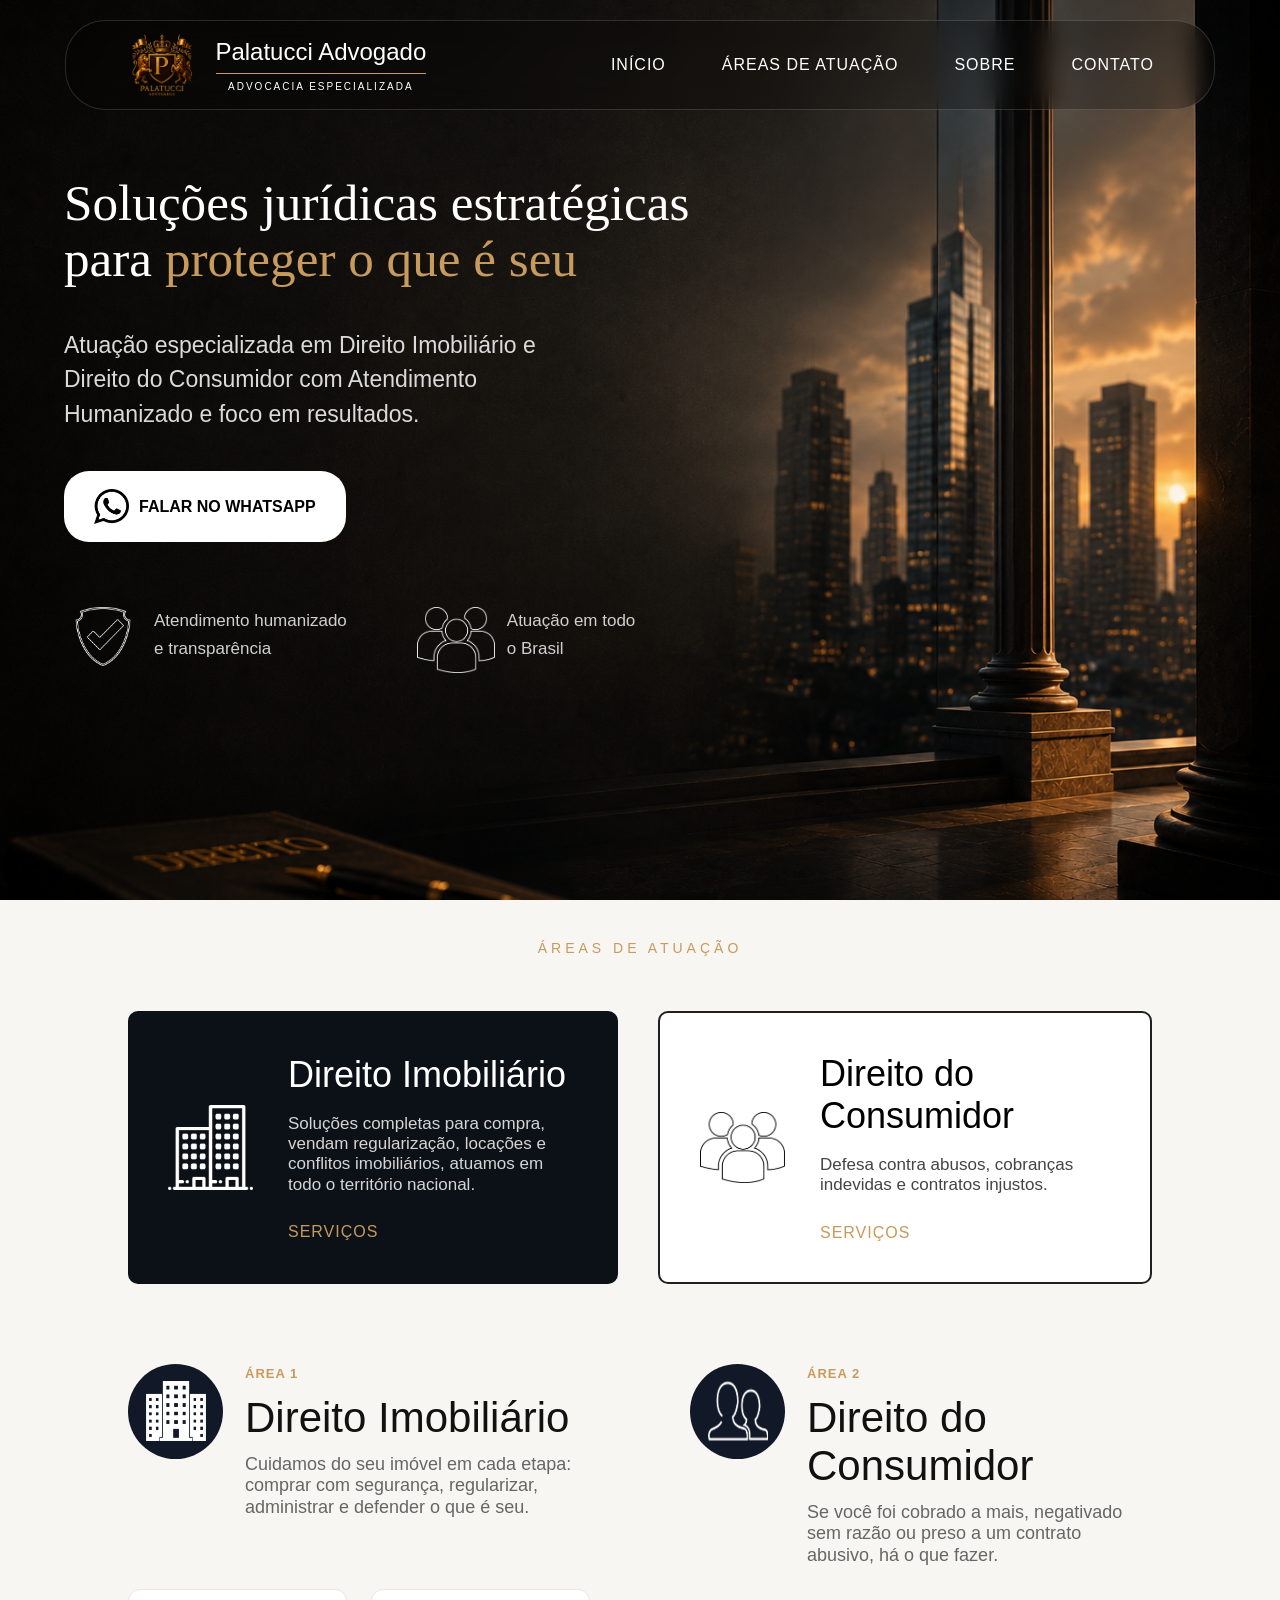
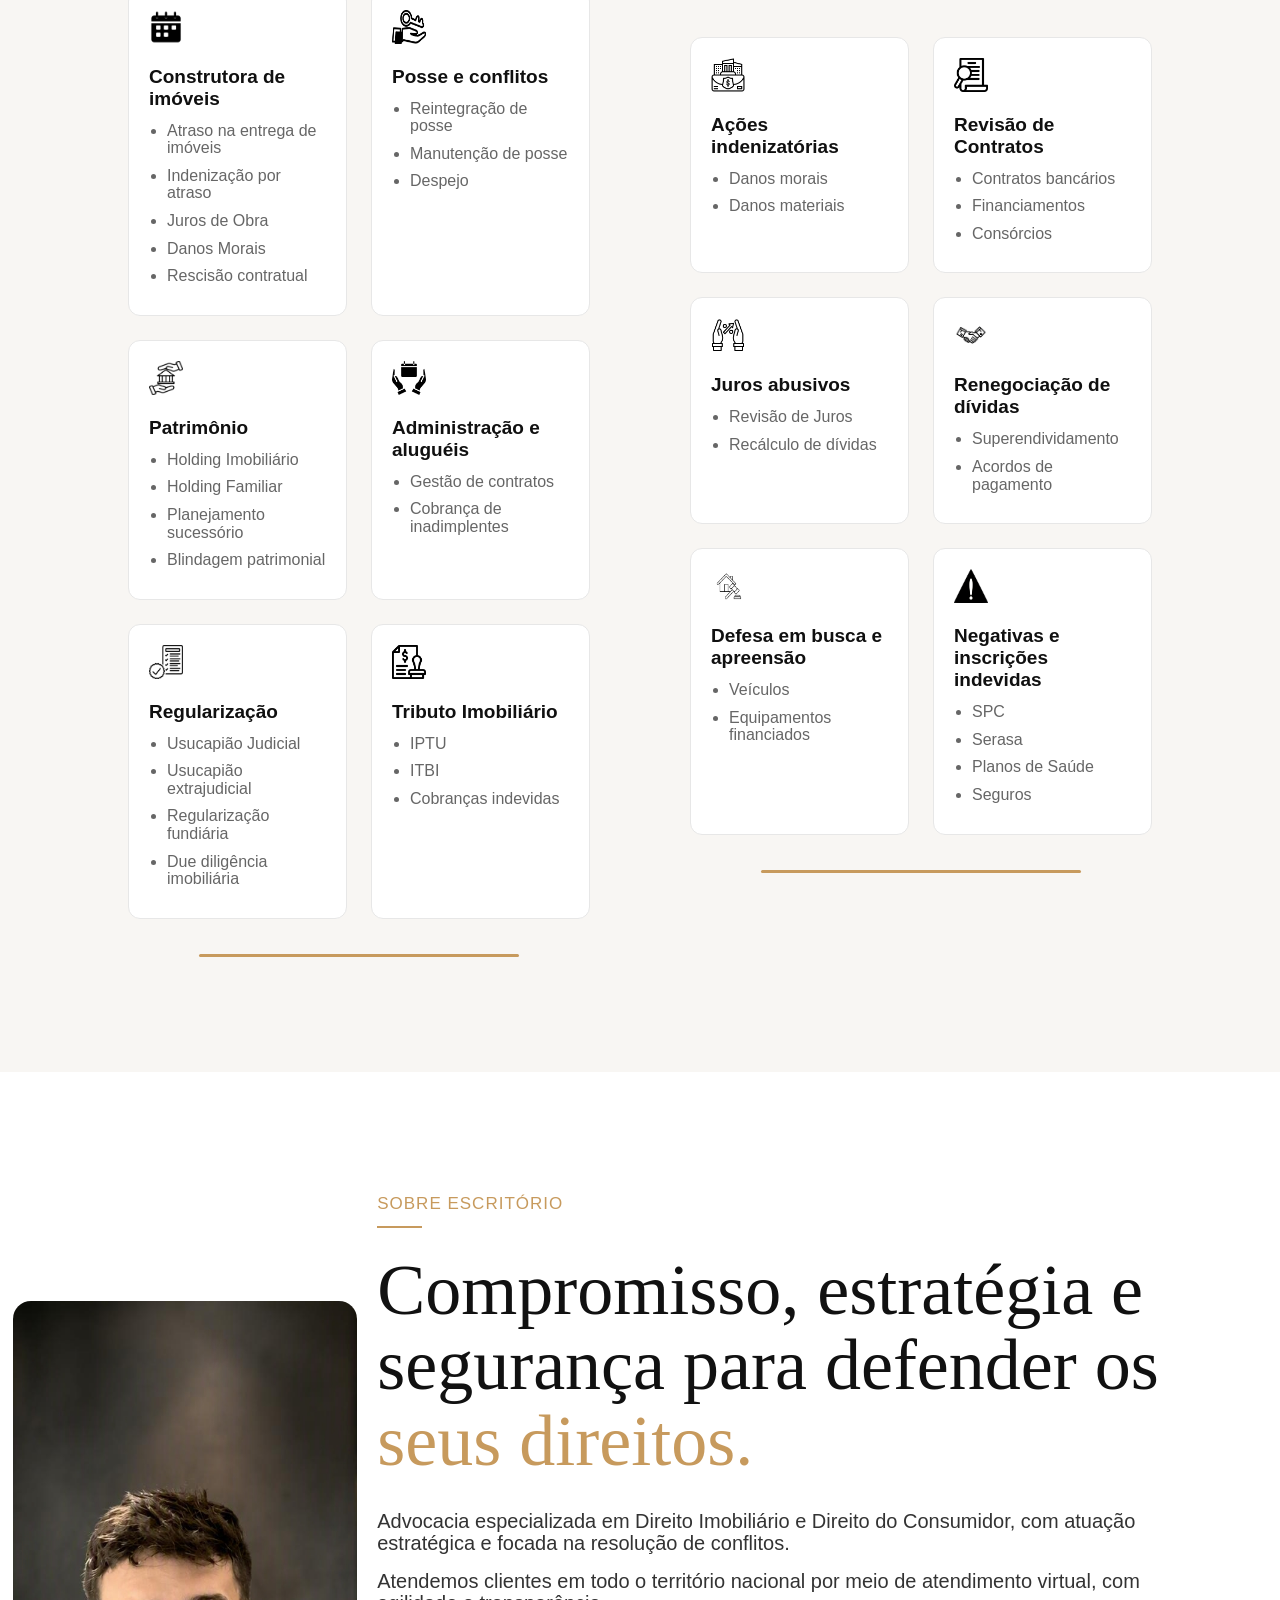
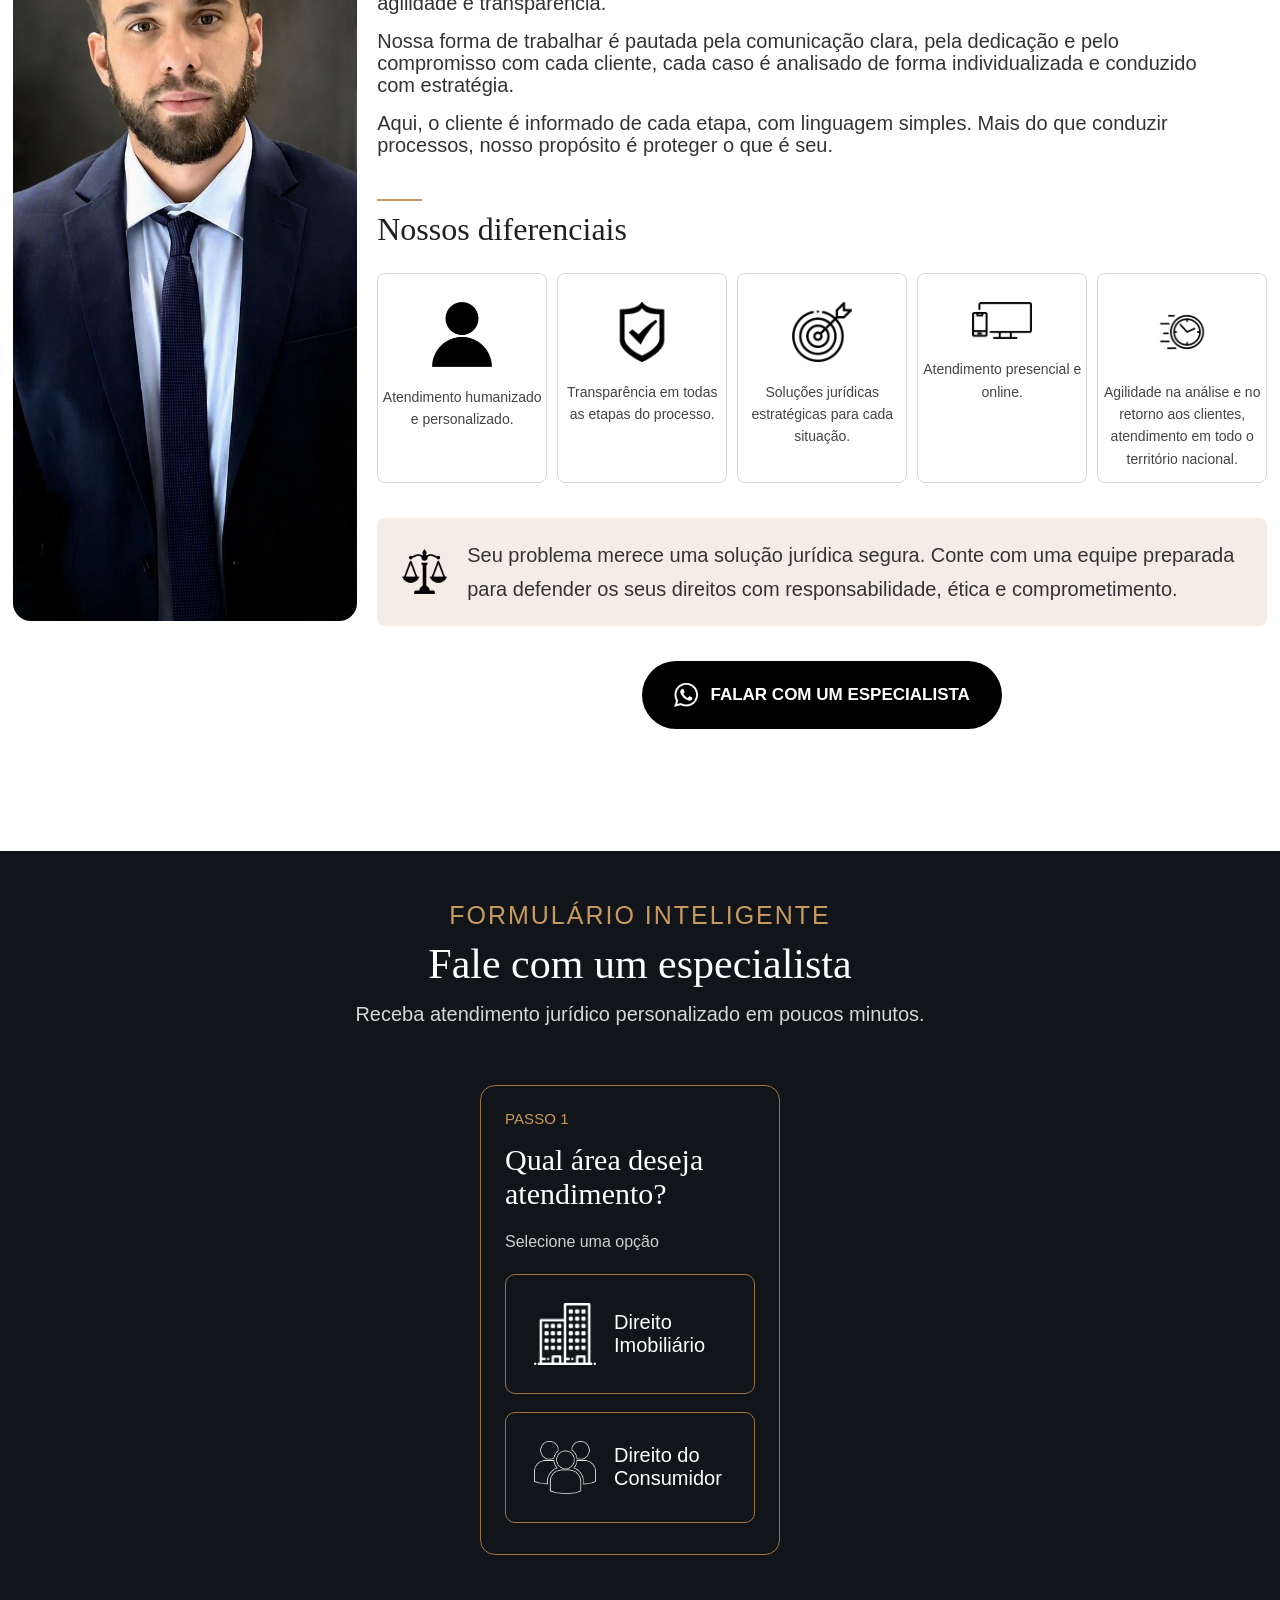
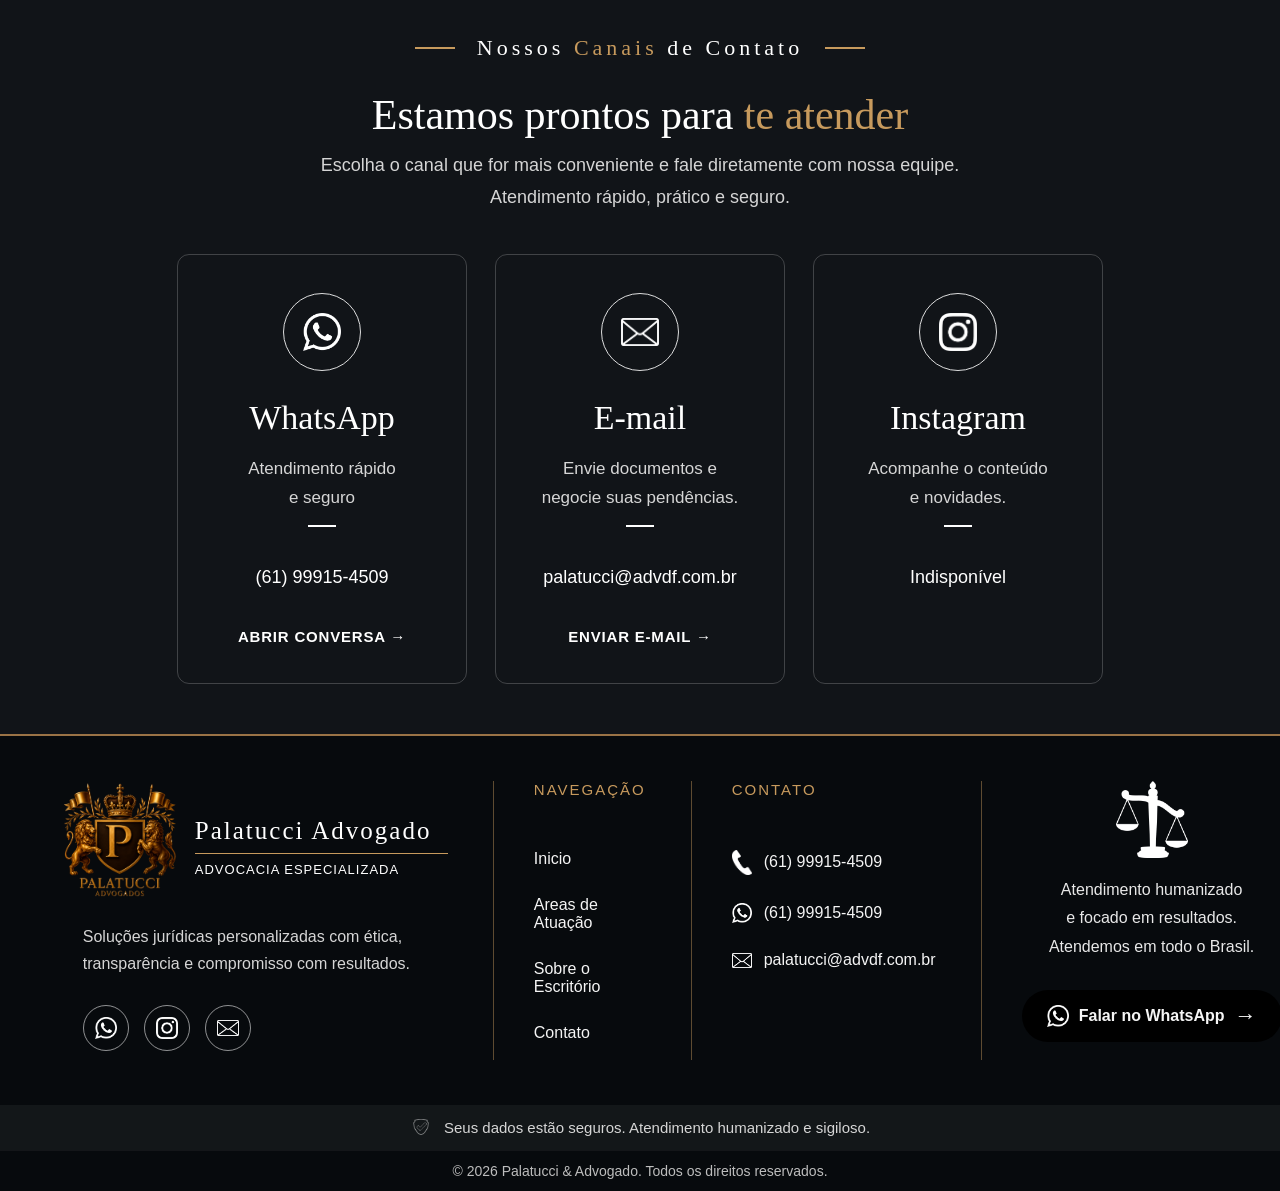
==== commit a4c30373: "atualizado a aba conteudo" ====
--- a/index.html
+++ b/index.html
@@ -4,18 +4,18 @@
     <meta charset="UTF-8">
     <meta name="viewport" content="width=device-width, initial-scale=1.0">
     <title>Douglas Palatucci Advogado - Atuamos em todo o Brasil</title>
-    <link rel="stylesheet" href="/css/cssmain/menu.css">
-    <link rel="stylesheet" href="/css/cssmain/areasAtuacao.css">
-    <link rel="stylesheet" href="/css/cssmain/sobre.css">
-    <link rel="stylesheet" href="/css/cssmain/formulario.css">
-    <link rel="stylesheet" href="/css/cssmain/footer.css">
+    <link rel="stylesheet" href="css/cssmain/menu.css">
+    <link rel="stylesheet" href="css/cssmain/areasAtuacao.css">
+    <link rel="stylesheet" href="css/cssmain/sobre.css">
+    <link rel="stylesheet" href="css/cssmain/formulario.css">
+    <link rel="stylesheet" href="css/cssmain/footer.css">
     
     <!--CSS Mobile-->
-    <link rel="stylesheet" href="/css/cssmain/mobile/menuMobile.css">
-    <link rel="stylesheet" href="/css/cssmain/mobile/areasAtuacaoMobile.css">
-    <link rel="stylesheet" href="/css/cssmain/mobile/sobreMobile.css">
-    <link rel="stylesheet" href="/css/cssmain/mobile/formularioMobile.css">
-    <link rel="stylesheet" href="/css/cssmain/mobile/footerMobile.css">
+    <link rel="stylesheet" href="css/cssmain/mobile/menuMobile.css">
+    <link rel="stylesheet" href="css/cssmain/mobile/areasAtuacaoMobile.css">
+    <link rel="stylesheet" href="css/cssmain/mobile/sobreMobile.css">
+    <link rel="stylesheet" href="css/cssmain/mobile/formularioMobile.css">
+    <link rel="stylesheet" href="css/cssmain/mobile/footerMobile.css">
 </head>
 <body>
     <!--Aqui é o começo do site-->
@@ -23,7 +23,7 @@
         <section class="in2" id="in2">
             <header class="header" id="header">
                 <div class="logoEscritorio">
-                    <img src="/imagens/palatucci.png" alt="Logo Palatucci Advocacia" class="logo">
+                    <img src="imagens/palatucci.png" alt="Logo Palatucci Advocacia" class="logo">
                     <div class="logo-texto">
                         <h2>Palatucci Advogado</h2>
                         <div class="linha"></div>
@@ -57,14 +57,14 @@
                 </p>
                 
                 <a href="https://web.whatsapp.com/send?phone=5561999154509" class="botao"> 
-                    <img src="/imagens/wpp1.png" alt="whatsapp">
+                    <img src="imagens/wpp1.png" alt="whatsapp">
                     FALAR NO WHATSAPP 
                 </a>
             </div>
     
             <div class="beneficios">
                 <div class="item">
-                    <img src="/imagens/brasao.png" alt="confirmacao">
+                    <img src="imagens/brasao.png" alt="confirmacao">
                     <span>
                         Atendimento humanizado <br> 
                         e transparência
@@ -72,7 +72,7 @@
                 </div>
     
                 <div class="item">
-                    <img src="/imagens/bonecos.png" alt="bonecos">
+                    <img src="imagens/bonecos.png" alt="bonecos">
                     <span>Atuação em todo <br>
                         o Brasil</span>
                 </div>
@@ -86,7 +86,7 @@
             <span class="subtitulo">ÁREAS DE ATUAÇÃO</span>
             <div class="cards">
                 <div class="card-dark">
-                    <img src="/imagens/predio1.png" alt="predio1">
+                    <img src="imagens/predio1.png" alt="predio1">
                     <div>
                         <h2>Direito Imobiliário</h2>
                         <p>
@@ -99,7 +99,7 @@
                 </div>
 
                 <div class="card">
-                    <img src="/imagens/bonecos preto.png" alt="">
+                    <img src="imagens/bonecos preto.png" alt="">
                     <div>
                         <h2>Direito do Consumidor</h2>
                         <p>Defesa contra abusos, cobranças indevidas e contratos injustos.</p>
@@ -112,7 +112,7 @@
                 <div class="coluna">
                     <div class="cabecalho">
                         <div class="circulo">
-                            <img src="/imagens/predios.png" alt="predio">
+                            <img src="imagens/predios.png" alt="predio">
                         </div>
 
                         <div>
@@ -124,7 +124,7 @@
 
                     <div class="servicos">
                         <div class="servico">
-                            <img src="/imagens/an-iconic-calendar-icon-png.webp" alt="calendario">
+                            <img src="imagens/an-iconic-calendar-icon-png.webp" alt="calendario">
                             <h3>Construtora de imóveis</h3>
                             <ul>
                                 <li>Atraso na entrega de imóveis</li>
@@ -136,7 +136,7 @@
                         </div>
         
                         <div class="servico">
-                            <img src="/imagens/0587-k1go.png" alt="posse">
+                            <img src="imagens/0587-k1go.png" alt="posse">
                             <h3>Posse e conflitos</h3>
                             <ul>
                                 <li>Reintegração de posse</li>
@@ -146,7 +146,7 @@
                         </div>
         
                         <div class="servico">
-                            <img src="/imagens/18591615.png" alt="banco ">
+                            <img src="imagens/18591615.png" alt="banco ">
                             <h3>Patrimônio</h3>
                             <ul>
                                 <li>Holding Imobiliário</li>
@@ -157,7 +157,7 @@
                         </div>
         
                         <div class="servico">
-                            <img src="/imagens/1451969.png" alt="adm">
+                            <img src="imagens/1451969.png" alt="adm">
                             <h3>Administração e aluguéis</h3>
                             <ul>
                                 <li>Gestão de contratos</li>
@@ -166,7 +166,7 @@
                         </div>
         
                         <div class="servico">
-                            <img src="/imagens/15386154-icone-de-linha-para-regulamentacao-vetor.png" alt="regular">
+                            <img src="imagens/15386154-icone-de-linha-para-regulamentacao-vetor.png" alt="regular">
                             <h3>Regularização</h3>
                             <ul>
                                 <li>Usucapião Judicial</li>
@@ -177,7 +177,7 @@
                         </div>
         
                         <div class="servico">
-                            <img src="/imagens/1333283.png" alt="carimbo">
+                            <img src="imagens/1333283.png" alt="carimbo">
                             <h3>Tributo Imobiliário</h3>
                             <ul>
                                 <li>IPTU</li>
@@ -195,7 +195,7 @@
                 <div class="coluna">
                     <div class="cabecalho">
                         <div class="circulo">
-                            <img src="/imagens/pessoas.png" alt="pessoa">
+                            <img src="imagens/pessoas.png" alt="pessoa">
                         </div>
                          
                         <div>
@@ -206,7 +206,7 @@
                     </div>
                     <div class="servicos">
                         <div class="servico">
-                            <img src="/imagens/2758446.png" alt="carta">
+                            <img src="imagens/2758446.png" alt="carta">
                             <h3>Ações indenizatórias</h3>
                             <ul>
                                 <li>Danos morais</li>
@@ -215,7 +215,7 @@
                         </div>
     
                         <div class="servico">
-                            <img src="/imagens/4552675.png" alt="lupa">
+                            <img src="imagens/4552675.png" alt="lupa">
                             <h3>Revisão de Contratos</h3>
                             <ul>
                                 <li>Contratos bancários</li>
@@ -225,7 +225,7 @@
                         </div>
     
                         <div class="servico">
-                            <img src="/imagens/2091848.png" alt="juro">
+                            <img src="imagens/2091848.png" alt="juro">
                             <h3>Juros abusivos</h3>
                             <ul>
                                 <li>Revisão de Juros</li>
@@ -234,7 +234,7 @@
                         </div>
     
                         <div class="servico">
-                            <img src="/imagens/pngtree-deal-line-icon-png-image_9137826.png" alt="apertomao">
+                            <img src="imagens/pngtree-deal-line-icon-png-image_9137826.png" alt="apertomao">
                             <h3>Renegociação de dívidas</h3>
                             <ul>
                                 <li>Superendividamento</li>
@@ -243,7 +243,7 @@
                         </div>
     
                         <div class="servico">
-                            <img src="/imagens/icon-imobiliario-1-2-29-original.png" alt="casa">
+                            <img src="imagens/icon-imobiliario-1-2-29-original.png" alt="casa">
                             <h3>Defesa em busca e apreensão</h3>
                             <ul>
                                 <li>Veículos</li>
@@ -252,7 +252,7 @@
                         </div>
     
                         <div class="servico">
-                            <img src="/imagens/exclamation-mark-icon-free-png.png" alt="exclamacao">
+                            <img src="imagens/exclamation-mark-icon-free-png.png" alt="exclamacao">
                             <h3>Negativas e inscrições indevidas</h3>
                             <ul>
                                 <li>SPC</li>
@@ -275,7 +275,7 @@
 
         <section class="sobre" id="sobre">
             <div class="sobre-imagem">
-                <img src="/imagens/Designer.jfif" alt="">
+                <img src="imagens/Designer.jfif" alt="">
             </div>
 
             <div class="sobre-conteudo">
@@ -298,38 +298,38 @@
                 <h3 class="titulos-diferenciais">Nossos diferenciais</h3>
                 <div class="diferenciais">
                     <div class="diferencial">
-                        <img src="/imagens/pngtree-vector-business-men-icon-png-image_925963.png" alt="">
+                        <img src="imagens/pngtree-vector-business-men-icon-png-image_925963.png" alt="">
                         <p>Atendimento humanizado e personalizado.</p>
                     </div>
                     
                     <div class="diferencial">
-                        <img src="/imagens/315.png" alt="">
+                        <img src="imagens/315.png" alt="">
                         <p>Transparência em todas as etapas do processo.</p>
                     </div>
                     
                     <div class="diferencial">
-                        <img src="/imagens/1850962.png" alt="">
+                        <img src="imagens/1850962.png" alt="">
                         <p>Soluções jurídicas estratégicas para cada situação.</p>
                     </div>
                     
                     <div class="diferencial">
-                        <img src="/imagens/communication-tv-and-phone-icon-outline-illustration-vector.png" alt="">
-                        <p>Agilidade na análise e no retorno aos clientes.</p>
+                        <img src="imagens/communication-tv-and-phone-icon-outline-illustration-vector.png" alt="">
+                        <p>Atendimento presencial e online.</p>
                     </div>
 
                     <div class="diferencial">
-                        <img src="/imagens/5087296.png" alt="">
+                        <img src="imagens/5087296.png" alt="">
                         <p>Agilidade na análise e no retorno aos clientes, atendimento em todo o território nacional.</p>
                     </div>
                 </div>
                 
                 <div class="caixa-final">
-                    <img src="/imagens/1430.png" alt="">
+                    <img src="imagens/1430.png" alt="">
                     <p>Seu problema merece uma solução jurídica segura. Conte com uma equipe preparada para defender os seus direitos com responsabilidade, ética e comprometimento.</p>
                 </div>
                 
                 <a href="https://web.whatsapp.com/send?phone=5561999154509" class="botao-sobre"> 
-                    <img src="/imagens/whatsapp-logo-png_seeklogo-168310.png" alt="whatsapp">
+                    <img src="imagens/whatsapp-logo-png_seeklogo-168310.png" alt="whatsapp">
                     FALAR COM UM ESPECIALISTA 
                 </a>
             </div>
@@ -355,13 +355,13 @@
 
                     <div class="areas">
                         <div class="opcao-area" id="area-imobiliario" data-area="imobiliario">
-                            <img src="/imagens/predio1.png" alt="">
+                            <img src="imagens/predio1.png" alt="">
                             <span>Direito Imobiliário</span>
                         </div>
 
 
                         <div class="opcao-area" id="area-consumidor" data-area="consumidor">
-                            <img src="/imagens/bonecos.png" alt="">
+                            <img src="imagens/bonecos.png" alt="">
                             <span>Direito do Consumidor</span>
                         </div>
                     </div>
@@ -407,7 +407,7 @@
                 <div class="passo pronto" id="passo4">
                     <span class="numero-passo">PRONTO!</span>
 
-                    <img src="/imagens/whatsapp-logo-png_seeklogo-168310.png" alt="Whatsapp">
+                    <img src="imagens/whatsapp-logo-png_seeklogo-168310.png" alt="Whatsapp">
                     <p>Vamos enviar suas informações diretamente para o advogado.</p>
 
                     <button id="btnEnviar">ENVIAR PARA WHATSAPP</button>
@@ -453,7 +453,7 @@
 
                     <div class="card-contato">
                         <div class="icone">
-                            <img src="/imagens/whatsapp-logo-png_seeklogo-168310.png" alt="WhatsApp">
+                            <img src="imagens/whatsapp-logo-png_seeklogo-168310.png" alt="WhatsApp">
                         </div>
                         <h3>WhatsApp</h3>
                         <p>Atendimento rápido <br>e seguro</p>
@@ -464,7 +464,7 @@
 
                     <div class="card-contato">
                         <div class="icone">
-                            <img src="/imagens/email.png" alt="email">
+                            <img src="imagens/email.png" alt="email">
                         </div>
                         <h3>E-mail</h3>
                         <p>Envie documentos e <br>negocie suas pendências.</p>
@@ -475,7 +475,7 @@
 
                     <div class="card-contato">
                         <div class="icone">
-                            <img src="/imagens/Camada 1.png" alt="Instagram">
+                            <img src="imagens/Camada 1.png" alt="Instagram">
                         </div>
                         <h3>Instagram</h3>
                         <p>Acompanhe o conteúdo <br>e novidades.</p>
@@ -492,7 +492,7 @@
         <div class="footer-container">
             <div class="footer-col">
                 <div class="footer-logo-area">
-                    <img src="/imagens/palatucci.png" alt="Palatucci Advogado " class="footer-logo">
+                    <img src="imagens/palatucci.png" alt="Palatucci Advogado " class="footer-logo">
                     <div class="footer-logo-texto">
                         <h2>Palatucci Advogado</h2>
                         <div class="linha-logo"></div>
@@ -505,15 +505,15 @@
 
                 <div class="footer-redes">
                     <a href="https://web.whatsapp.com/send?phone=5561999154509">
-                        <img src="/imagens/whatsapp-logo-png_seeklogo-168310.png" alt="">
+                        <img src="imagens/whatsapp-logo-png_seeklogo-168310.png" alt="">
                     </a>
 
                     <a href="#">
-                        <img src="/imagens/Camada 1.png" alt="">
+                        <img src="imagens/Camada 1.png" alt="">
                     </a>
 
                     <a href="mailto:palatucci@advdf.com.br">
-                        <img src="/imagens/email.png" alt="">
+                        <img src="imagens/email.png" alt="">
                     </a>
                 </div>
             </div>
@@ -532,33 +532,33 @@
                 <h3>CONTATO</h3>
                 <ul class="lista-contato">
                     <li>
-                        <img src="/imagens/tell branco.png" alt="">
+                        <img src="imagens/tell branco.png" alt="">
                         (61) 99915-4509
                     </li>
                     <li>
-                        <img src="/imagens/whatsapp-logo-png_seeklogo-168310.png" alt="">
+                        <img src="imagens/whatsapp-logo-png_seeklogo-168310.png" alt="">
                         (61) 99915-4509
                     </li>
                     <li>
-                        <img src="/imagens/email.png" alt="">
+                        <img src="imagens/email.png" alt="">
                         palatucci@advdf.com.br
                     </li>
                 </ul>
             </div>
 
             <div class="footer-col footer-direita">
-                <img src="/imagens/balanca.png" alt="" class="icone-balanca">
+                <img src="imagens/balanca.png" alt="" class="icone-balanca">
                 <p>Atendimento humanizado<br> e focado em resultados. <br> Atendemos em todo o Brasil.</p>
                 <a href="https://web.whatsapp.com/send?phone=5561999154509"
                     class="botao-footer">
-                    <img src="/imagens/whatsapp-logo-png_seeklogo-168310.png" alt=""> Falar no WhatsApp
+                    <img src="imagens/whatsapp-logo-png_seeklogo-168310.png" alt=""> Falar no WhatsApp
                     <span>→</span>
                 </a>
             </div>
         </div>
 
             <div class="footer-info">
-                <img src="/imagens/brasao.png" alt="seguranca">
+                <img src="imagens/brasao.png" alt="seguranca">
                 <p>Seus dados estão seguros. Atendimento humanizado e sigiloso.</p>
             </div>
 
@@ -566,6 +566,6 @@
                 © 2026 Palatucci & Advogado. Todos os direitos reservados.
             </div>
     </footer> <!--Aqui vai ser o final da pagina-->
-    <script src="/javaScript/script.js"></script>
+    <script src="javaScript/script.js"></script>
     </body>
 </html>
